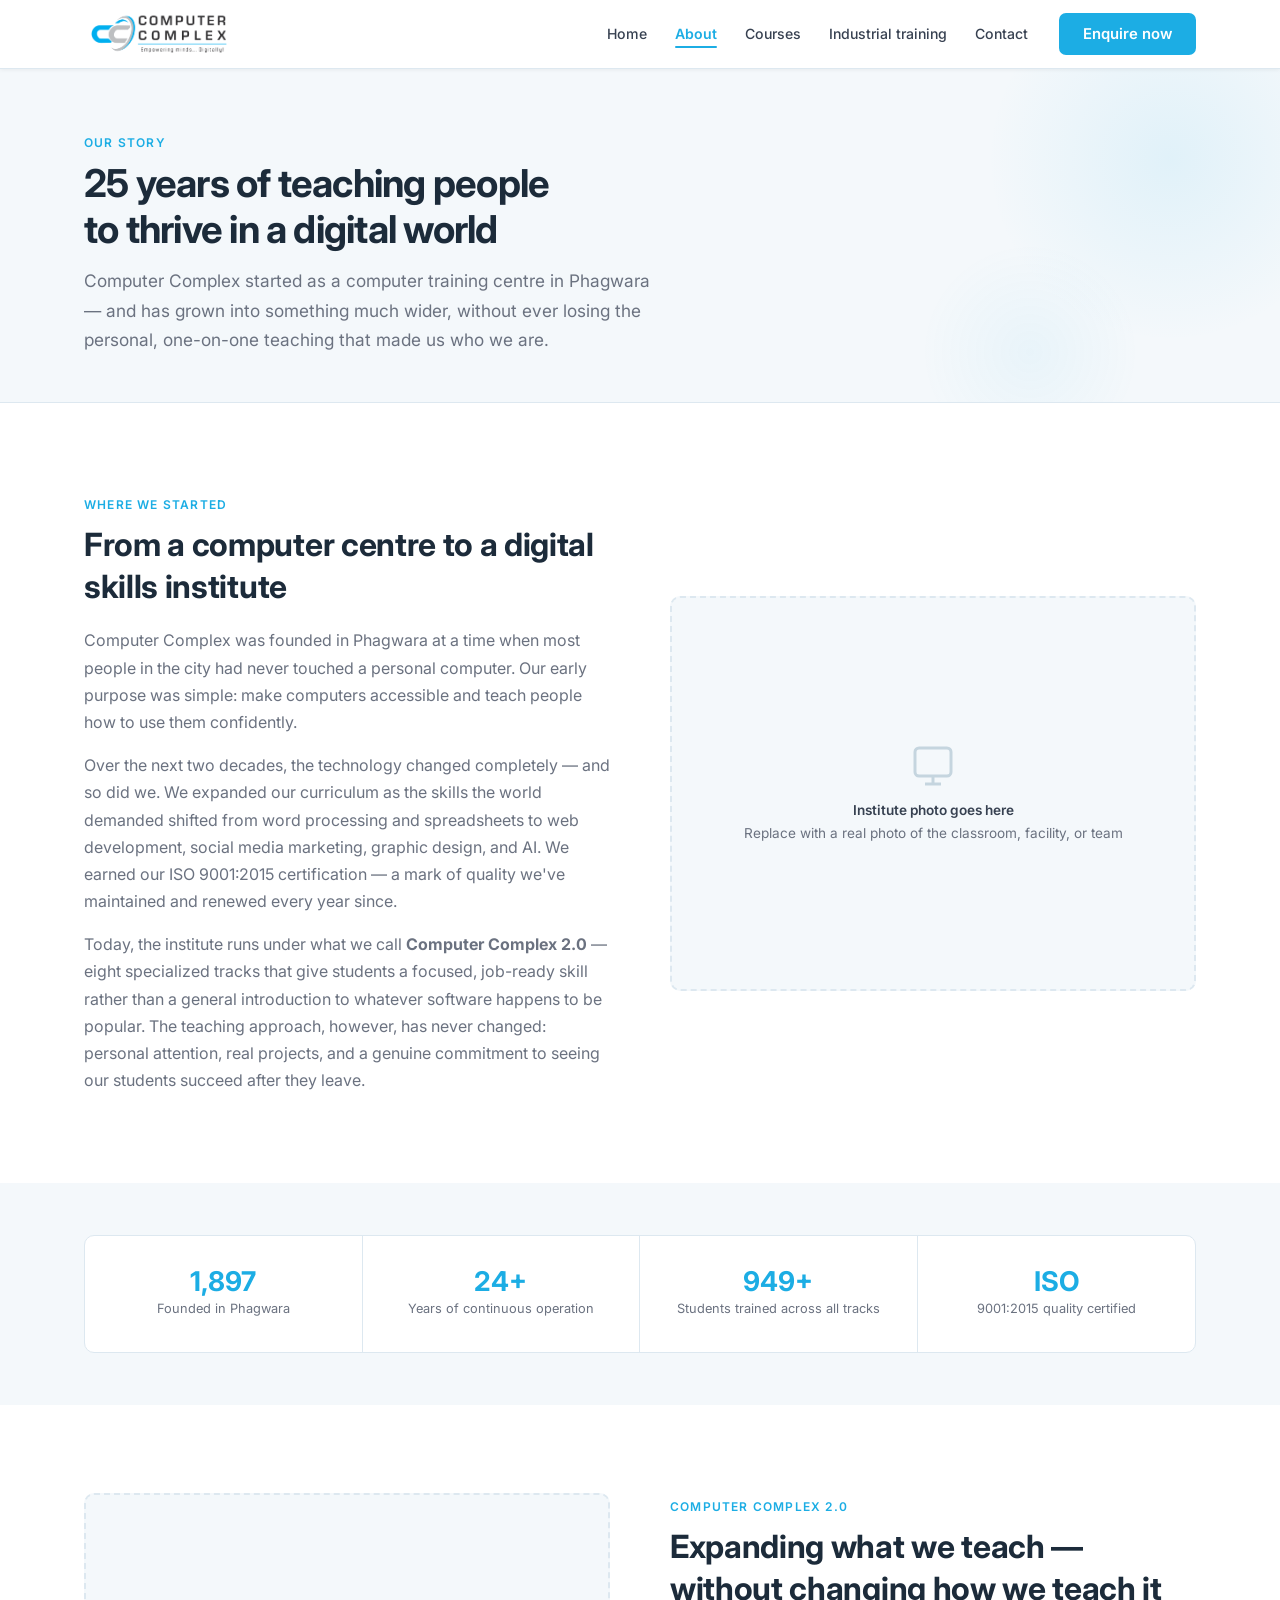
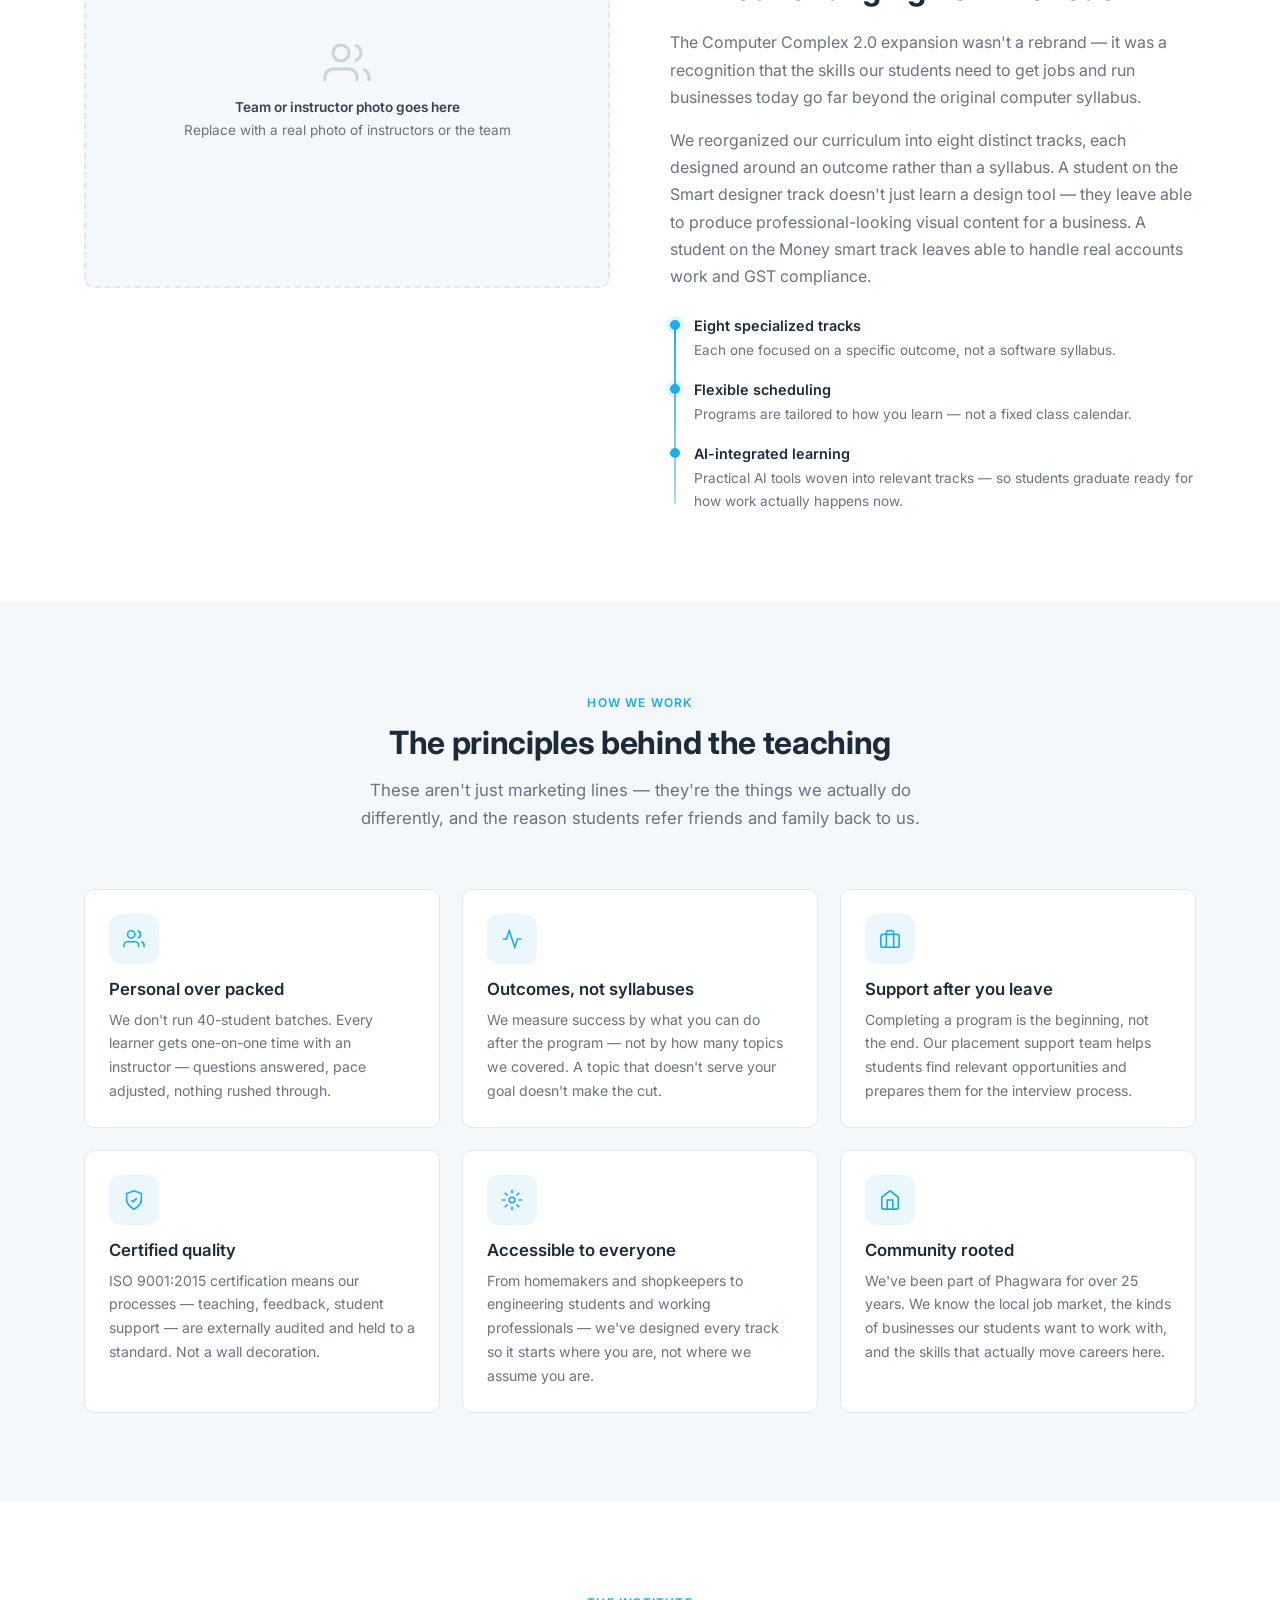
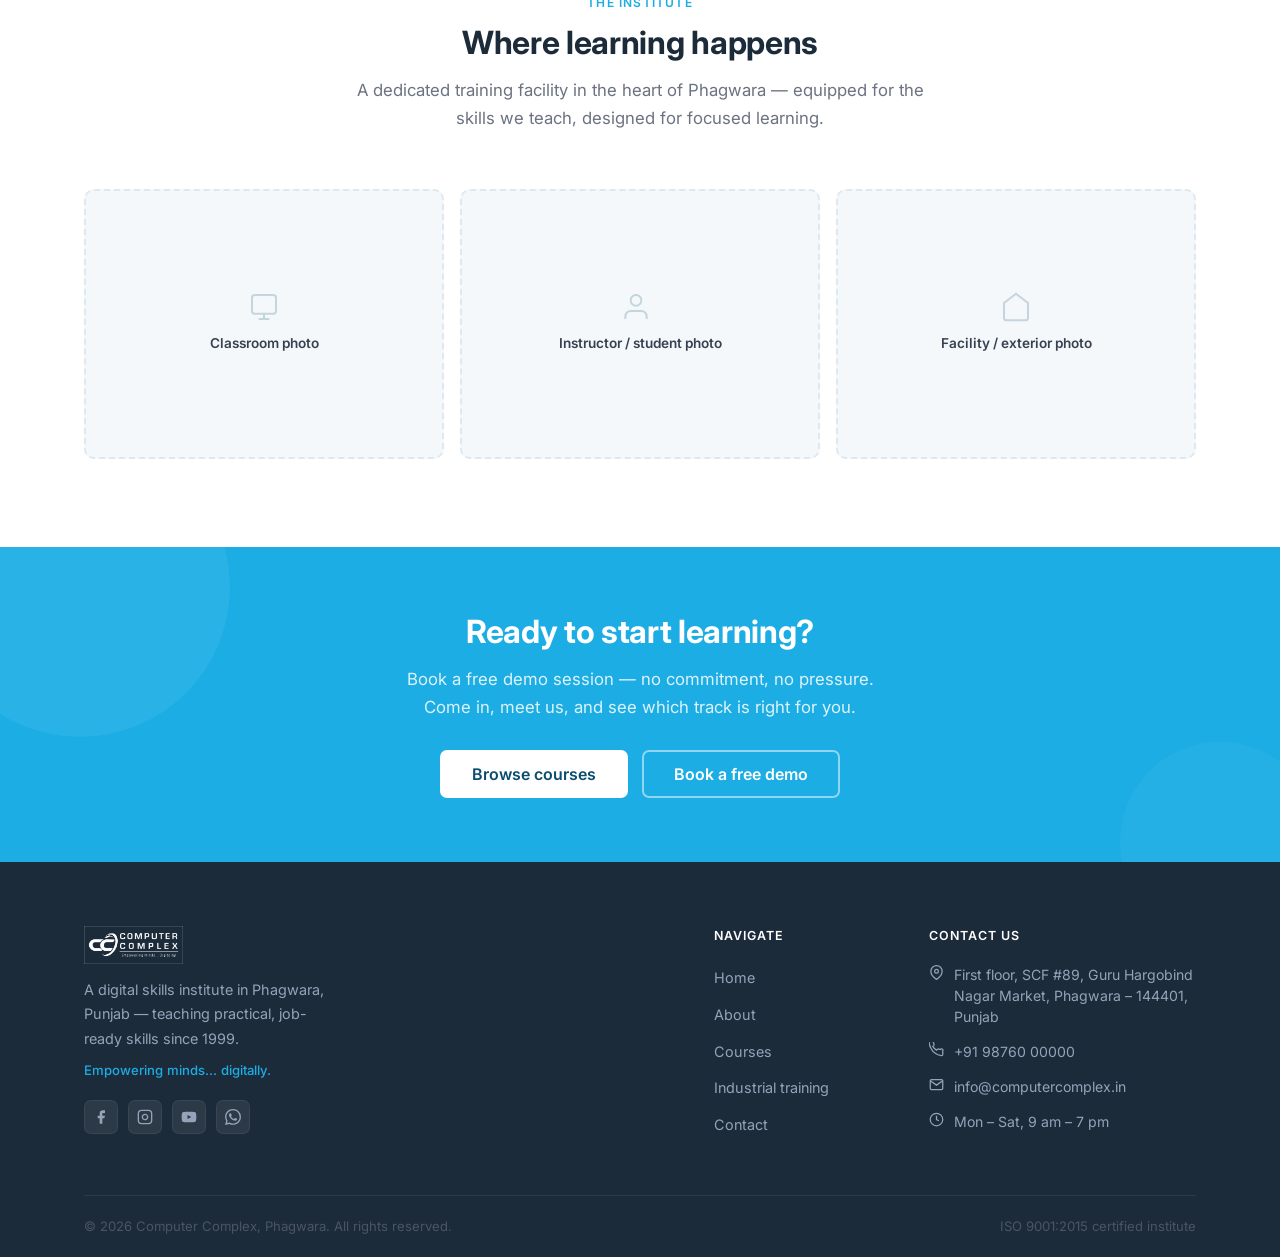
==== about.html @ 2bc5dd7f "Add files via upload" ====
<!DOCTYPE html>
<html lang="en">
<head>
  <meta charset="UTF-8">
  <meta name="viewport" content="width=device-width, initial-scale=1.0">
  <title>About — Computer Complex | Phagwara</title>
  <meta name="description" content="Learn about Computer Complex — 25+ years of ISO-certified digital skills training in Phagwara, Punjab, now expanded into Computer Complex 2.0 with 8 specialized course tracks.">
  <link rel="stylesheet" href="style.css">
  <link rel="stylesheet" href="illustrations.css">
</head>
<body>

<!-- ══════════════════════════════════════
     NAVIGATION
══════════════════════════════════════ -->
<nav class="nav" role="navigation" aria-label="Main navigation">
  <div class="container">
    <div class="nav-inner">
      <a href="index.html" class="nav-logo" aria-label="Computer Complex — home">
        <img src="CC logo.png" alt="Computer Complex">
      </a>
      <div class="nav-links" role="menubar">
        <a href="index.html" role="menuitem">Home</a>
        <a href="about.html" class="active" role="menuitem">About</a>
        <a href="courses.html" role="menuitem">Courses</a>
        <a href="industrial-training.html" role="menuitem">Industrial training</a>
        <a href="contact.html" role="menuitem">Contact</a>
      </div>
      <a href="contact.html" class="btn btn-primary nav-cta">Enquire now</a>
      <button class="nav-hamburger" id="hamburger" aria-label="Open navigation menu" aria-expanded="false" aria-controls="mobileNav">
        <span></span><span></span><span></span>
      </button>
    </div>
    <nav class="nav-mobile" id="mobileNav" aria-label="Mobile navigation">
      <a href="index.html">Home</a>
      <a href="about.html">About</a>
      <a href="courses.html">Courses</a>
      <a href="industrial-training.html">Industrial training</a>
      <a href="contact.html">Contact</a>
      <a href="contact.html" class="btn btn-primary">Enquire now</a>
    </nav>
  </div>
</nav>

<!-- ══════════════════════════════════════
     PAGE HERO
══════════════════════════════════════ -->
<header class="page-hero" aria-labelledby="about-page-heading">
  <!-- floating particle dots (JS populates these) -->
  <div class="particle-field" aria-hidden="true"></div>
  <div class="container">
    <span class="eyebrow">Our story</span>
    <h1 id="about-page-heading">25 years of teaching people<br>to thrive in a digital world</h1>
    <p>Computer Complex started as a computer training centre in Phagwara — and has grown into something much wider, without ever losing the personal, one-on-one teaching that made us who we are.</p>
  </div>
</header>

<!-- ══════════════════════════════════════
     STORY SECTION
══════════════════════════════════════ -->
<section class="section" aria-labelledby="story-heading">
  <div class="container">
    <div class="story-layout">
      <div class="story-content">
        <span class="eyebrow">Where we started</span>
        <h2 id="story-heading">From a computer centre to a digital skills institute</h2>
        <p>Computer Complex was founded in Phagwara at a time when most people in the city had never touched a personal computer. Our early purpose was simple: make computers accessible and teach people how to use them confidently.</p>
        <p>Over the next two decades, the technology changed completely — and so did we. We expanded our curriculum as the skills the world demanded shifted from word processing and spreadsheets to web development, social media marketing, graphic design, and AI. We earned our ISO 9001:2015 certification — a mark of quality we've maintained and renewed every year since.</p>
        <p>Today, the institute runs under what we call <strong>Computer Complex 2.0</strong> — eight specialized tracks that give students a focused, job-ready skill rather than a general introduction to whatever software happens to be popular. The teaching approach, however, has never changed: personal attention, real projects, and a genuine commitment to seeing our students succeed after they leave.</p>
      </div>
      <div class="story-visual">
        <div class="photo-placeholder" style="aspect-ratio:4/3;min-height:320px;">
          <svg width="48" height="48" fill="none" stroke="currentColor" stroke-width="1.5" viewBox="0 0 24 24" aria-hidden="true"><rect x="3" y="3" width="18" height="14" rx="2"/><path d="M8 21h8M12 17v4"/></svg>
          <div>
            <strong>Institute photo goes here</strong>
            Replace with a real photo of the classroom, facility, or team
          </div>
        </div>
      </div>
    </div>
  </div>
</section>

<!-- ══════════════════════════════════════
     STATS STRIP
══════════════════════════════════════ -->
<section class="section-sm section-alt" aria-label="Key figures">
  <div class="container">
    <div style="display:grid;grid-template-columns:repeat(4,1fr);gap:0;border:1px solid var(--border);border-radius:var(--radius);overflow:hidden;background:var(--white);">
      <div class="stat-item" style="border-right:1px solid var(--border);padding:32px 24px;">
        <span class="stat-val">1999</span>
        <span class="stat-desc">Founded in Phagwara</span>
      </div>
      <div class="stat-item" style="border-right:1px solid var(--border);padding:32px 24px;">
        <span class="stat-val">25+</span>
        <span class="stat-desc">Years of continuous operation</span>
      </div>
      <div class="stat-item" style="border-right:1px solid var(--border);padding:32px 24px;">
        <span class="stat-val">1,000+</span>
        <span class="stat-desc">Students trained across all tracks</span>
      </div>
      <div class="stat-item" style="padding:32px 24px;">
        <span class="stat-val">ISO</span>
        <span class="stat-desc">9001:2015 quality certified</span>
      </div>
    </div>
  </div>
</section>

<!-- ══════════════════════════════════════
     COMPUTER COMPLEX 2.0
══════════════════════════════════════ -->
<section class="section" aria-labelledby="cc2-heading">
  <div class="container">
    <div class="story-layout" style="align-items:start;">
      <div class="story-visual" style="order:1;">
        <div class="photo-placeholder" style="aspect-ratio:4/3;min-height:300px;">
          <svg width="48" height="48" fill="none" stroke="currentColor" stroke-width="1.5" viewBox="0 0 24 24" aria-hidden="true"><path d="M17 21v-2a4 4 0 00-4-4H5a4 4 0 00-4 4v2"/><circle cx="9" cy="7" r="4"/><path d="M23 21v-2a4 4 0 00-3-3.87M16 3.13a4 4 0 010 7.75"/></svg>
          <div>
            <strong>Team or instructor photo goes here</strong>
            Replace with a real photo of instructors or the team
          </div>
        </div>
      </div>
      <div class="story-content" style="order:2;">
        <span class="eyebrow">Computer Complex 2.0</span>
        <h2 id="cc2-heading">Expanding what we teach — without changing how we teach it</h2>
        <p>The Computer Complex 2.0 expansion wasn't a rebrand — it was a recognition that the skills our students need to get jobs and run businesses today go far beyond the original computer syllabus.</p>
        <p>We reorganized our curriculum into eight distinct tracks, each designed around an outcome rather than a syllabus. A student on the Smart designer track doesn't just learn a design tool — they leave able to produce professional-looking visual content for a business. A student on the Money smart track leaves able to handle real accounts work and GST compliance.</p>
        <div class="milestone-list">
          <!-- animated spine (JS triggers .spine-lit on scroll) -->
          <div class="timeline-spine" aria-hidden="true">
            <div class="timeline-fill"></div>
          </div>
          <div class="milestone-item">
            <div class="milestone-dot" aria-hidden="true"></div>
            <div>
              <h4>Eight specialized tracks</h4>
              <p>Each one focused on a specific outcome, not a software syllabus.</p>
            </div>
          </div>
          <div class="milestone-item">
            <div class="milestone-dot" aria-hidden="true"></div>
            <div>
              <h4>Flexible scheduling</h4>
              <p>Programs are tailored to how you learn — not a fixed class calendar.</p>
            </div>
          </div>
          <div class="milestone-item">
            <div class="milestone-dot" aria-hidden="true"></div>
            <div>
              <h4>AI-integrated learning</h4>
              <p>Practical AI tools woven into relevant tracks — so students graduate ready for how work actually happens now.</p>
            </div>
          </div>
        </div>
      </div>
    </div>
  </div>
</section>

<!-- ══════════════════════════════════════
     OUR VALUES
══════════════════════════════════════ -->
<section class="section section-alt" aria-labelledby="values-heading">
  <div class="container">
    <div class="section-header">
      <span class="eyebrow">How we work</span>
      <h2 id="values-heading">The principles behind the teaching</h2>
      <p>These aren't just marketing lines — they're the things we actually do differently, and the reason students refer friends and family back to us.</p>
    </div>

    <div style="display:grid;grid-template-columns:repeat(3,1fr);gap:22px;" class="values-grid">

      <div class="value-card">
        <div class="card-icon" aria-hidden="true">
          <svg width="22" height="22" fill="none" stroke="currentColor" stroke-width="1.75" viewBox="0 0 24 24"><path d="M17 21v-2a4 4 0 00-4-4H5a4 4 0 00-4 4v2"/><circle cx="9" cy="7" r="4"/><path d="M23 21v-2a4 4 0 00-3-3.87M16 3.13a4 4 0 010 7.75"/></svg>
        </div>
        <h3>Personal over packed</h3>
        <p>We don't run 40-student batches. Every learner gets one-on-one time with an instructor — questions answered, pace adjusted, nothing rushed through.</p>
      </div>

      <div class="value-card">
        <div class="card-icon" aria-hidden="true">
          <svg width="22" height="22" fill="none" stroke="currentColor" stroke-width="1.75" viewBox="0 0 24 24"><polyline points="22 12 18 12 15 21 9 3 6 12 2 12"/></svg>
        </div>
        <h3>Outcomes, not syllabuses</h3>
        <p>We measure success by what you can do after the program — not by how many topics we covered. A topic that doesn't serve your goal doesn't make the cut.</p>
      </div>

      <div class="value-card">
        <div class="card-icon" aria-hidden="true">
          <svg width="22" height="22" fill="none" stroke="currentColor" stroke-width="1.75" viewBox="0 0 24 24"><rect x="2" y="7" width="20" height="14" rx="2"/><path d="M16 21V5a2 2 0 00-2-2h-4a2 2 0 00-2 2v16"/></svg>
        </div>
        <h3>Support after you leave</h3>
        <p>Completing a program is the beginning, not the end. Our placement support team helps students find relevant opportunities and prepares them for the interview process.</p>
      </div>

      <div class="value-card">
        <div class="card-icon" aria-hidden="true">
          <svg width="22" height="22" fill="none" stroke="currentColor" stroke-width="1.75" viewBox="0 0 24 24"><path d="M12 22s8-4 8-10V5l-8-3-8 3v7c0 6 8 10 8 10z"/><polyline points="9 12 11 14 15 10"/></svg>
        </div>
        <h3>Certified quality</h3>
        <p>ISO 9001:2015 certification means our processes — teaching, feedback, student support — are externally audited and held to a standard. Not a wall decoration.</p>
      </div>

      <div class="value-card">
        <div class="card-icon" aria-hidden="true">
          <svg width="22" height="22" fill="none" stroke="currentColor" stroke-width="1.75" viewBox="0 0 24 24"><circle cx="12" cy="12" r="3"/><path d="M12 1v4M12 19v4M4.22 4.22l2.83 2.83M16.95 16.95l2.83 2.83M1 12h4M19 12h4M4.22 19.78l2.83-2.83M16.95 7.05l2.83-2.83"/></svg>
        </div>
        <h3>Accessible to everyone</h3>
        <p>From homemakers and shopkeepers to engineering students and working professionals — we've designed every track so it starts where you are, not where we assume you are.</p>
      </div>

      <div class="value-card">
        <div class="card-icon" aria-hidden="true">
          <svg width="22" height="22" fill="none" stroke="currentColor" stroke-width="1.75" viewBox="0 0 24 24"><path d="M3 9l9-7 9 7v11a2 2 0 01-2 2H5a2 2 0 01-2-2z"/><polyline points="9 22 9 12 15 12 15 22"/></svg>
        </div>
        <h3>Community rooted</h3>
        <p>We've been part of Phagwara for over 25 years. We know the local job market, the kinds of businesses our students want to work with, and the skills that actually move careers here.</p>
      </div>

    </div>

  </div>
</section>

<!-- ══════════════════════════════════════
     PHOTO SECTION (facility)
══════════════════════════════════════ -->
<section class="section" aria-label="Facility photos">
  <div class="container">
    <div class="section-header">
      <span class="eyebrow">The institute</span>
      <h2>Where learning happens</h2>
      <p>A dedicated training facility in the heart of Phagwara — equipped for the skills we teach, designed for focused learning.</p>
    </div>
    <div style="display:grid;grid-template-columns:1fr 1fr 1fr;gap:16px;" class="facility-grid">
      <div class="photo-placeholder" style="aspect-ratio:4/3;">
        <svg width="32" height="32" fill="none" stroke="currentColor" stroke-width="1.5" viewBox="0 0 24 24" aria-hidden="true"><rect x="3" y="3" width="18" height="14" rx="2"/><path d="M8 21h8M12 17v4"/></svg>
        <div><strong>Classroom photo</strong></div>
      </div>
      <div class="photo-placeholder" style="aspect-ratio:4/3;">
        <svg width="32" height="32" fill="none" stroke="currentColor" stroke-width="1.5" viewBox="0 0 24 24" aria-hidden="true"><path d="M17 21v-2a4 4 0 00-4-4H5a4 4 0 00-4 4v2"/><circle cx="9" cy="7" r="4"/></svg>
        <div><strong>Instructor / student photo</strong></div>
      </div>
      <div class="photo-placeholder" style="aspect-ratio:4/3;">
        <svg width="32" height="32" fill="none" stroke="currentColor" stroke-width="1.5" viewBox="0 0 24 24" aria-hidden="true"><path d="M3 9l9-7 9 7v11a2 2 0 01-2 2H5a2 2 0 01-2-2z"/></svg>
        <div><strong>Facility / exterior photo</strong></div>
      </div>
    </div>
  </div>
</section>

<!-- ══════════════════════════════════════
     CTA
══════════════════════════════════════ -->
<section class="cta-strip" aria-label="Call to action">
  <div class="container">
    <h2>Ready to start learning?</h2>
    <p>Book a free demo session — no commitment, no pressure. Come in, meet us, and see which track is right for you.</p>
    <div class="cta-btns">
      <a href="courses.html" class="btn btn-white btn-lg">Browse courses</a>
      <a href="contact.html" class="btn btn-ghost btn-lg">Book a free demo</a>
    </div>
  </div>
</section>

<!-- ══════════════════════════════════════
     FOOTER
══════════════════════════════════════ -->
<footer class="footer" role="contentinfo">
  <div class="container">
    <div class="footer-grid">
      <div class="footer-brand">
        <img src="CC logo.png" alt="Computer Complex">
        <p>A digital skills institute in Phagwara, Punjab — teaching practical, job-ready skills since 1999.</p>
        <p class="tagline">Empowering minds... digitally.</p>
        <div class="social-links" style="margin-top:18px;" aria-label="Social media">
          <a href="https://facebook.com/computercomplex" aria-label="Facebook" target="_blank" rel="noopener noreferrer">
            <svg width="16" height="16" fill="currentColor" viewBox="0 0 24 24"><path d="M18 2h-3a5 5 0 00-5 5v3H7v4h3v8h4v-8h3l1-4h-4V7a1 1 0 011-1h3z"/></svg>
          </a>
          <a href="https://instagram.com/computercomplex" aria-label="Instagram" target="_blank" rel="noopener noreferrer">
            <svg width="16" height="16" fill="none" stroke="currentColor" stroke-width="2" viewBox="0 0 24 24"><rect x="2" y="2" width="20" height="20" rx="5"/><path d="M16 11.37A4 4 0 1112.63 8 4 4 0 0116 11.37z"/><line x1="17.5" y1="6.5" x2="17.51" y2="6.5"/></svg>
          </a>
          <a href="https://youtube.com/@computercomplex" aria-label="YouTube" target="_blank" rel="noopener noreferrer">
            <svg width="16" height="16" fill="currentColor" viewBox="0 0 24 24"><path d="M22.54 6.42a2.78 2.78 0 00-1.95-1.96C18.88 4 12 4 12 4s-6.88 0-8.59.46a2.78 2.78 0 00-1.95 1.96A29 29 0 001 12a29 29 0 00.46 5.58A2.78 2.78 0 003.41 19.6C5.12 20 12 20 12 20s6.88 0 8.59-.46a2.78 2.78 0 001.95-1.95A29 29 0 0023 12a29 29 0 00-.46-5.58zM9.75 15.02V8.98L15.5 12l-5.75 3.02z"/></svg>
          </a>
          <a href="https://wa.me/919876000000" aria-label="WhatsApp" target="_blank" rel="noopener noreferrer">
            <svg width="16" height="16" fill="currentColor" viewBox="0 0 24 24"><path d="M17.472 14.382c-.297-.149-1.758-.867-2.03-.967-.273-.099-.471-.148-.67.15-.197.297-.767.966-.94 1.164-.173.199-.347.223-.644.075-.297-.15-1.255-.463-2.39-1.475-.883-.788-1.48-1.761-1.653-2.059-.173-.297-.018-.458.13-.606.134-.133.298-.347.446-.52.149-.174.198-.298.298-.497.099-.198.05-.371-.025-.52-.075-.149-.669-1.612-.916-2.207-.242-.579-.487-.5-.669-.51-.173-.008-.371-.01-.57-.01-.198 0-.52.074-.792.372-.272.297-1.04 1.016-1.04 2.479 0 1.462 1.065 2.875 1.213 3.074.149.198 2.096 3.2 5.077 4.487.709.306 1.262.489 1.694.625.712.227 1.36.195 1.871.118.571-.085 1.758-.719 2.006-1.413.248-.694.248-1.289.173-1.413-.074-.124-.272-.198-.57-.347m-5.421 7.403h-.004a9.87 9.87 0 01-5.031-1.378l-.361-.214-3.741.982.998-3.648-.235-.374a9.86 9.86 0 01-1.51-5.26c.001-5.45 4.436-9.884 9.888-9.884 2.64 0 5.122 1.03 6.988 2.898a9.825 9.825 0 012.893 6.994c-.003 5.45-4.437 9.884-9.885 9.884m8.413-18.297A11.815 11.815 0 0012.05 0C5.495 0 .16 5.335.157 11.892c0 2.096.547 4.142 1.588 5.945L.057 24l6.305-1.654a11.882 11.882 0 005.683 1.448h.005c6.554 0 11.89-5.335 11.893-11.893a11.821 11.821 0 00-3.48-8.413z"/></svg>
          </a>
        </div>
      </div>
      <div>
        <h4>Navigate</h4>
        <ul class="footer-links">
          <li><a href="index.html">Home</a></li>
          <li><a href="about.html">About</a></li>
          <li><a href="courses.html">Courses</a></li>
          <li><a href="industrial-training.html">Industrial training</a></li>
          <li><a href="contact.html">Contact</a></li>
        </ul>
      </div>
      <div>
        <h4>Contact us</h4>
        <ul class="footer-contact">
          <li>
            <svg width="15" height="15" fill="none" stroke="currentColor" stroke-width="2" viewBox="0 0 24 24" aria-hidden="true"><path d="M21 10c0 7-9 13-9 13s-9-6-9-13a9 9 0 0118 0z"/><circle cx="12" cy="10" r="3"/></svg>
            <span>First floor, SCF #89, Guru Hargobind Nagar Market, Phagwara &ndash; 144401, Punjab</span>
          </li>
          <li>
            <svg width="15" height="15" fill="none" stroke="currentColor" stroke-width="2" viewBox="0 0 24 24" aria-hidden="true"><path d="M22 16.92v3a2 2 0 01-2.18 2 19.79 19.79 0 01-8.63-3.07A19.5 19.5 0 013.07 9.91 19.79 19.79 0 01.22 1.31 2 2 0 012.22-.87h3a2 2 0 012 1.72 12.84 12.84 0 00.7 2.81 2 2 0 01-.45 2.11L6.09 7a16 16 0 006 6l1.27-1.27a2 2 0 012.11-.45 12.84 12.84 0 002.81.7A2 2 0 0122 14z"/></svg>
            <a href="tel:+919876000000">+91 98760 00000</a>
          </li>
          <li>
            <svg width="15" height="15" fill="none" stroke="currentColor" stroke-width="2" viewBox="0 0 24 24" aria-hidden="true"><path d="M4 4h16c1.1 0 2 .9 2 2v12c0 1.1-.9 2-2 2H4c-1.1 0-2-.9-2-2V6c0-1.1.9-2 2-2z"/><polyline points="22,6 12,13 2,6"/></svg>
            <a href="mailto:info@computercomplex.in">info@computercomplex.in</a>
          </li>
          <li>
            <svg width="15" height="15" fill="none" stroke="currentColor" stroke-width="2" viewBox="0 0 24 24" aria-hidden="true"><circle cx="12" cy="12" r="10"/><polyline points="12 6 12 12 16 14"/></svg>
            <span>Mon – Sat, 9 am – 7 pm</span>
          </li>
        </ul>
      </div>
    </div>
    <div class="footer-bottom">
      <span>&copy; 2026 Computer Complex, Phagwara. All rights reserved.</span>
      <span>ISO 9001:2015 certified institute</span>
    </div>
  </div>
</footer>

<style>
  @media (max-width: 640px) {
    .facility-grid { grid-template-columns: 1fr !important; }
    .values-grid   { grid-template-columns: 1fr !important; }
  }
  @media (max-width: 820px) {
    .values-grid { grid-template-columns: 1fr 1fr !important; }
  }
  @media (max-width: 560px) {
    [style*="repeat(4,1fr)"] { grid-template-columns: 1fr 1fr !important; }
  }
</style>

<script src="main.js"></script>
<script src="illustrations.js"></script>
</body>
</html>
---- style.css ----
/* ═══════════════════════════════════════════
   Computer Complex — Shared stylesheet
   ═══════════════════════════════════════════ */

@import url('https://fonts.googleapis.com/css2?family=Inter:ital,wght@0,400;0,500;0,600;0,700;1,400&display=swap');

/* ── Design tokens ── */
:root {
  --blue:       #1CADE4;
  --blue-dark:  #1090C2;
  --blue-bg:    #EBF7FD;
  --navy:       #0A4D70;
  --charcoal:   #1C2B3A;
  --body:       #374151;
  --muted:      #6B7280;
  --light:      #F4F8FB;
  --border:     #DDE8F0;
  --white:      #FFFFFF;
  --shadow-sm:  0 1px 4px rgba(0,0,0,.06);
  --shadow:     0 4px 20px rgba(0,0,0,.09);
  --radius:     10px;
  --max-w:      1160px;
  --ease:       all .22s ease;
}

/* ── Reset ── */
*, *::before, *::after { box-sizing: border-box; margin: 0; padding: 0; }
html { scroll-behavior: smooth; -webkit-text-size-adjust: 100%; }
body { font-family: 'Inter', system-ui, -apple-system, sans-serif; color: var(--body); background: var(--white); line-height: 1.6; -webkit-font-smoothing: antialiased; }
img { max-width: 100%; display: block; }
a { color: inherit; text-decoration: none; }
ul, ol { list-style: none; }
button, input, textarea, select { font-family: inherit; font-size: inherit; }
button { cursor: pointer; }

/* ── Typography scale ── */
h1 { font-size: clamp(2rem, 4vw, 2.9rem); font-weight: 700; line-height: 1.2; color: var(--charcoal); letter-spacing: -.02em; }
h2 { font-size: clamp(1.5rem, 3vw, 2rem); font-weight: 700; line-height: 1.3; color: var(--charcoal); letter-spacing: -.01em; }
h3 { font-size: 1.05rem; font-weight: 600; line-height: 1.4; color: var(--charcoal); }
p  { font-size: 1rem; line-height: 1.7; }

/* ── Container ── */
.container { max-width: var(--max-w); margin: 0 auto; padding: 0 24px; }

/* ── Utility ── */
.text-blue { color: var(--blue); }
.sr-only { position: absolute; width: 1px; height: 1px; overflow: hidden; clip: rect(0,0,0,0); white-space: nowrap; }

/* ── Eyebrow label ── */
.eyebrow {
  display: inline-block;
  font-size: .75rem;
  font-weight: 600;
  letter-spacing: .1em;
  color: var(--blue);
  text-transform: uppercase;
  margin-bottom: 10px;
}

/* ── Buttons ── */
.btn {
  display: inline-flex;
  align-items: center;
  gap: 8px;
  padding: 12px 22px;
  border-radius: 7px;
  font-size: .93rem;
  font-weight: 600;
  border: 2px solid transparent;
  transition: var(--ease);
  white-space: nowrap;
  line-height: 1;
}
.btn-primary  { background: var(--blue);  color: var(--white); border-color: var(--blue); }
.btn-primary:hover  { background: var(--blue-dark); border-color: var(--blue-dark); }
.btn-secondary { background: transparent; color: var(--blue); border-color: var(--blue); }
.btn-secondary:hover { background: var(--blue); color: var(--white); }
.btn-navy { background: var(--navy); color: var(--white); border-color: var(--navy); }
.btn-navy:hover { background: var(--charcoal); border-color: var(--charcoal); }
.btn-white { background: var(--white); color: var(--navy); border-color: var(--white); }
.btn-white:hover { background: var(--blue-bg); }
.btn-ghost { background: transparent; color: var(--white); border-color: rgba(255,255,255,.5); }
.btn-ghost:hover { background: rgba(255,255,255,.15); border-color: rgba(255,255,255,.8); }
.btn-lg { padding: 14px 30px; font-size: 1rem; }
.btn-sm { padding: 8px 16px; font-size: .85rem; }

/* ── Section spacing ── */
.section    { padding: 88px 0; }
.section-sm { padding: 52px 0; }
.section-alt { background: var(--light); }

/* ── Section header ── */
.section-header {
  max-width: 600px;
  margin: 0 auto 56px;
  text-align: center;
}
.section-header p { color: var(--muted); margin-top: 12px; font-size: 1.05rem; }

/* ─────────────────────────────────────────
   NAVIGATION
───────────────────────────────────────── */
.nav {
  position: sticky;
  top: 0;
  z-index: 200;
  background: var(--white);
  border-bottom: 1px solid var(--border);
  box-shadow: var(--shadow-sm);
}
.nav-inner {
  display: flex;
  align-items: center;
  height: 68px;
  gap: 4px;
}
.nav-logo { display: flex; align-items: center; margin-right: auto; flex-shrink: 0; }
.nav-logo img { height: 58px; width: auto; clip-path: inset(5px); }
.nav-links {
  display: flex;
  align-items: center;
  gap: 2px;
}
.nav-links a {
  padding: 7px 13px;
  font-size: .88rem;
  font-weight: 500;
  color: var(--body);
  border-radius: 5px;
  transition: var(--ease);
}
.nav-links a:hover { color: var(--blue); background: var(--blue-bg); }
.nav-links a.active { color: var(--blue); font-weight: 600; }
.nav-cta { margin-left: 14px; flex-shrink: 0; }

/* Hamburger */
.nav-hamburger {
  display: none;
  flex-direction: column;
  justify-content: center;
  gap: 5px;
  width: 40px;
  height: 40px;
  background: none;
  border: none;
  margin-left: auto;
  padding: 8px;
  border-radius: 5px;
}
.nav-hamburger span {
  display: block;
  width: 22px;
  height: 2px;
  background: var(--charcoal);
  border-radius: 2px;
  transition: var(--ease);
}
.nav-hamburger.open span:nth-child(1) { transform: translateY(7px) rotate(45deg); }
.nav-hamburger.open span:nth-child(2) { opacity: 0; }
.nav-hamburger.open span:nth-child(3) { transform: translateY(-7px) rotate(-45deg); }

/* Mobile drawer */
.nav-mobile {
  display: none;
  flex-direction: column;
  padding: 12px 20px 20px;
  border-top: 1px solid var(--border);
  background: var(--white);
  gap: 2px;
}
.nav-mobile.open { display: flex; }
.nav-mobile a {
  padding: 10px 12px;
  font-size: .93rem;
  font-weight: 500;
  color: var(--body);
  border-radius: 5px;
  display: block;
  transition: var(--ease);
}
.nav-mobile a:hover { color: var(--blue); background: var(--blue-bg); }
.nav-mobile .btn { margin-top: 10px; justify-content: center; width: 100%; }

@media (max-width: 880px) {
  .nav-links, .nav-cta { display: none; }
  .nav-hamburger { display: flex; }
}

/* ─────────────────────────────────────────
   FOOTER
───────────────────────────────────────── */
.footer {
  background: var(--charcoal);
  color: #94A3B8;
  padding: 64px 0 0;
}
.footer-grid {
  display: grid;
  grid-template-columns: 2.2fr 1fr 1fr 1.6fr;
  gap: 40px 48px;
  padding-bottom: 48px;
  border-bottom: 1px solid rgba(255,255,255,.08);
}
.footer-grid > div:nth-child(2) { grid-column: 3; }
.footer-grid > div:nth-child(3) { grid-column: 4; }
.footer-brand img { height: 38px; width: auto; filter: brightness(0) invert(1); margin-bottom: 14px; }
.footer-brand p { font-size: .9rem; line-height: 1.7; max-width: 260px; }
.footer-brand .tagline { font-size: .82rem; color: var(--blue); font-weight: 500; margin-top: 8px; }
.footer h4 {
  font-size: .78rem;
  font-weight: 600;
  color: var(--white);
  text-transform: uppercase;
  letter-spacing: .08em;
  margin-bottom: 18px;
}
.footer-links li { margin-bottom: 11px; }
.footer-links a { font-size: .9rem; color: #94A3B8; transition: var(--ease); }
.footer-links a:hover { color: var(--blue); }
.footer-contact li {
  display: flex;
  gap: 10px;
  font-size: .88rem;
  margin-bottom: 14px;
  align-items: flex-start;
  line-height: 1.5;
}
.footer-contact li svg { flex-shrink: 0; margin-top: 1px; }
.footer-contact a:hover { color: var(--blue); }
.footer-bottom {
  display: flex;
  align-items: center;
  justify-content: space-between;
  padding: 20px 0;
  font-size: .82rem;
  color: #4B5563;
  flex-wrap: wrap;
  gap: 12px;
}

/* Social icons */
.social-links { display: flex; gap: 10px; }
.social-links a {
  display: flex;
  align-items: center;
  justify-content: center;
  width: 34px;
  height: 34px;
  border-radius: 7px;
  background: rgba(255,255,255,.07);
  color: #94A3B8;
  transition: var(--ease);
  border: 1px solid rgba(255,255,255,.06);
}
.social-links a:hover { background: var(--blue); color: var(--white); border-color: var(--blue); }

@media (max-width: 860px) {
  .footer-grid { grid-template-columns: 1fr 1fr; }
  .footer-brand { grid-column: 1 / -1; }
  .footer-grid > div:nth-child(2) { grid-column: auto; }
  .footer-grid > div:nth-child(3) { grid-column: auto; }
}
@media (max-width: 500px) {
  .footer-grid { grid-template-columns: 1fr; }
}

/* ─────────────────────────────────────────
   INNER PAGE HERO
───────────────────────────────────────── */
.page-hero {
  background: var(--light);
  padding: 60px 0 48px;
  border-bottom: 1px solid var(--border);
}
.page-hero .eyebrow { margin-bottom: 8px; }
.page-hero h1 { margin-bottom: 14px; font-size: clamp(1.75rem, 3.5vw, 2.4rem); }
.page-hero p { color: var(--muted); font-size: 1.08rem; max-width: 580px; }

/* ─────────────────────────────────────────
   CARDS
───────────────────────────────────────── */
.card {
  background: var(--white);
  border: 1px solid var(--border);
  border-radius: var(--radius);
  padding: 28px;
  transition: var(--ease);
  display: flex;
  flex-direction: column;
}
.card:hover {
  box-shadow: var(--shadow);
  border-color: var(--blue);
  transform: translateY(-2px);
}
.card-icon {
  width: 50px;
  height: 50px;
  border-radius: 12px;
  background: var(--blue-bg);
  display: flex;
  align-items: center;
  justify-content: center;
  margin-bottom: 18px;
  color: var(--blue);
  flex-shrink: 0;
}
.card-label {
  font-size: .73rem;
  font-weight: 600;
  color: var(--blue);
  letter-spacing: .08em;
  text-transform: uppercase;
  margin-bottom: 5px;
}
.card h3 { margin-bottom: 8px; }
.card > p { font-size: .91rem; color: var(--muted); flex: 1; }
.card-footer { margin-top: 22px; }

/* ── Grids ── */
.grid-2 { display: grid; grid-template-columns: repeat(2, 1fr); gap: 24px; }
.grid-3 { display: grid; grid-template-columns: repeat(3, 1fr); gap: 24px; }
.grid-4 { display: grid; grid-template-columns: repeat(4, 1fr); gap: 24px; }
.grid-courses { display: grid; grid-template-columns: repeat(4, 1fr); gap: 22px; }

@media (max-width: 1000px) {
  .grid-4, .grid-courses { grid-template-columns: repeat(2, 1fr); }
}
@media (max-width: 760px) {
  .grid-3 { grid-template-columns: repeat(2, 1fr); }
  .grid-2 { grid-template-columns: 1fr; }
}
@media (max-width: 560px) {
  .grid-3, .grid-4, .grid-courses { grid-template-columns: 1fr; }
}

/* ─────────────────────────────────────────
   TRUST STRIP
───────────────────────────────────────── */
.trust-section { background: var(--white); border-bottom: 1px solid var(--border); }
.trust-inner {
  display: flex;
  align-items: center;
  gap: 0;
  flex-wrap: wrap;
}
.iso-badge {
  display: flex;
  align-items: center;
  gap: 14px;
  padding: 24px 40px 24px 0;
  margin-right: 40px;
  border-right: 1px solid var(--border);
  flex-shrink: 0;
}
.iso-icon {
  width: 56px;
  height: 56px;
  display: flex;
  align-items: center;
  justify-content: center;
  flex-shrink: 0;
}
.iso-img {
  width: 56px;
  height: 56px;
  object-fit: contain;
  filter: brightness(1.9) saturate(1.3) hue-rotate(-17deg);
}
.iso-label { font-size: .95rem; font-weight: 700; color: var(--charcoal); }
.iso-sub   { font-size: .78rem; color: var(--muted); margin-top: 2px; }
.trust-stats {
  display: flex;
  flex: 1;
  flex-wrap: wrap;
}
.stat-item {
  display: flex;
  flex-direction: column;
  align-items: center;
  padding: 20px 32px;
  flex: 1;
  min-width: 120px;
  border-right: 1px solid var(--border);
  text-align: center;
}
.stat-item:last-child { border-right: none; }
.stat-val  { font-size: 1.7rem; font-weight: 700; color: var(--blue); line-height: 1; margin-bottom: 4px; }
.stat-desc { font-size: .8rem; color: var(--muted); }

@media (max-width: 700px) {
  .iso-badge { border-right: none; border-bottom: 1px solid var(--border); margin-right: 0; padding: 20px 0; width: 100%; }
  .stat-item { padding: 16px 20px; }
}

/* ─────────────────────────────────────────
   CTA STRIPS
───────────────────────────────────────── */
.cta-strip {
  background: var(--blue);
  padding: 64px 0;
  text-align: center;
}
.cta-strip h2 { color: var(--white); margin-bottom: 12px; }
.cta-strip p  { color: rgba(255,255,255,.85); max-width: 500px; margin: 0 auto 28px; font-size: 1.05rem; }
.cta-btns { display: flex; gap: 14px; justify-content: center; flex-wrap: wrap; }

.cta-strip-dark {
  background: var(--charcoal);
  padding: 56px 0;
}
.cta-strip-dark h2 { color: var(--white); margin-bottom: 10px; }
.cta-strip-dark p  { color: #94A3B8; max-width: 460px; margin: 0 auto 28px; }

/* ─────────────────────────────────────────
   FEATURE ITEMS
───────────────────────────────────────── */
.feature-item {
  display: flex;
  gap: 18px;
  align-items: flex-start;
}
.feature-icon {
  flex-shrink: 0;
  width: 46px;
  height: 46px;
  border-radius: 11px;
  background: var(--blue-bg);
  display: flex;
  align-items: center;
  justify-content: center;
  color: var(--blue);
}
.feature-text h3 { margin-bottom: 5px; }
.feature-text p  { font-size: .9rem; color: var(--muted); }

/* ─────────────────────────────────────────
   TESTIMONIAL CARDS
───────────────────────────────────────── */
.testimonial-card {
  background: var(--white);
  border: 1px solid var(--border);
  border-radius: var(--radius);
  padding: 32px;
  display: flex;
  flex-direction: column;
  gap: 20px;
}
.testimonial-body {
  font-size: .98rem;
  color: var(--body);
  line-height: 1.75;
  font-style: italic;
  position: relative;
  padding-left: 24px;
}
.testimonial-body::before {
  content: '"';
  position: absolute;
  left: 0;
  top: -4px;
  font-size: 2.5rem;
  color: var(--blue);
  line-height: 1;
  font-style: normal;
  font-weight: 700;
}
.testimonial-footer { display: flex; align-items: center; gap: 12px; margin-top: auto; }
.testimonial-avatar {
  width: 42px;
  height: 42px;
  border-radius: 50%;
  background: var(--blue-bg);
  border: 2px dashed var(--border);
  display: flex;
  align-items: center;
  justify-content: center;
  font-size: .82rem;
  font-weight: 700;
  color: var(--blue);
  flex-shrink: 0;
}
.testimonial-name  { font-size: .9rem; font-weight: 600; color: var(--charcoal); }
.testimonial-title { font-size: .78rem; color: var(--muted); margin-top: 2px; }

/* ─────────────────────────────────────────
   PHOTO PLACEHOLDER
───────────────────────────────────────── */
.photo-placeholder {
  background: var(--light);
  border: 2px dashed var(--border);
  border-radius: var(--radius);
  display: flex;
  flex-direction: column;
  align-items: center;
  justify-content: center;
  gap: 10px;
  color: var(--muted);
  font-size: .85rem;
  text-align: center;
  padding: 24px;
  min-height: 200px;
}
.photo-placeholder svg { color: #C5D5DF; }
.photo-placeholder strong { color: var(--body); font-weight: 600; display: block; margin-bottom: 2px; }

/* ─────────────────────────────────────────
   FORM ELEMENTS
───────────────────────────────────────── */
.form-group { display: flex; flex-direction: column; gap: 6px; }
.form-group label { font-size: .88rem; font-weight: 600; color: var(--charcoal); }
.form-group input,
.form-group textarea,
.form-group select {
  padding: 11px 14px;
  border: 1.5px solid var(--border);
  border-radius: 6px;
  font-size: .93rem;
  color: var(--charcoal);
  background: var(--white);
  transition: var(--ease);
  outline: none;
  width: 100%;
  appearance: none;
  -webkit-appearance: none;
}
.form-group input:focus,
.form-group textarea:focus,
.form-group select:focus {
  border-color: var(--blue);
  box-shadow: 0 0 0 3px rgba(28,173,228,.12);
}
.form-group textarea { resize: vertical; min-height: 120px; }
.form-group select { background-image: url("data:image/svg+xml,%3Csvg xmlns='http://www.w3.org/2000/svg' width='12' height='12' viewBox='0 0 12 12'%3E%3Cpath fill='%236B7280' d='M6 8L1 3h10z'/%3E%3C/svg%3E"); background-repeat: no-repeat; background-position: right 12px center; padding-right: 36px; }
.form-submit { margin-top: 8px; }
.form-grid { display: grid; gap: 18px; }
.form-grid.cols-2 { grid-template-columns: 1fr 1fr; }
@media (max-width: 580px) {
  .form-grid.cols-2 { grid-template-columns: 1fr; }
}

/* ─────────────────────────────────────────
   BREADCRUMB
───────────────────────────────────────── */
.breadcrumb { display: flex; align-items: center; gap: 6px; font-size: .82rem; color: var(--muted); margin-bottom: 16px; }
.breadcrumb a { color: var(--blue); }
.breadcrumb span { color: var(--muted); }

/* ─────────────────────────────────────────
   CONTACT PAGE
───────────────────────────────────────── */
.contact-layout {
  display: grid;
  grid-template-columns: 1fr 420px;
  gap: 48px;
  align-items: start;
}
.contact-details { display: flex; flex-direction: column; gap: 14px; }
.contact-detail-item { display: flex; gap: 12px; align-items: flex-start; }
.contact-detail-icon {
  width: 38px;
  height: 38px;
  border-radius: 9px;
  background: var(--blue-bg);
  display: flex;
  align-items: center;
  justify-content: center;
  color: var(--blue);
  flex-shrink: 0;
}
.contact-detail-text { font-size: .9rem; color: var(--body); line-height: 1.6; }
.contact-detail-text strong { display: block; font-weight: 600; color: var(--charcoal); font-size: .85rem; margin-bottom: 2px; }
.contact-detail-text a:hover { color: var(--blue); }
.contact-card {
  background: var(--white);
  border: 1px solid var(--border);
  border-radius: var(--radius);
  overflow: hidden;
}
.contact-card-header {
  background: var(--blue);
  color: var(--white);
  padding: 20px 24px;
}
.contact-card-header h3 { color: var(--white); font-size: 1rem; }
.contact-card-header p { font-size: .85rem; color: rgba(255,255,255,.8); margin-top: 4px; }
.contact-form { padding: 24px; display: flex; flex-direction: column; gap: 16px; }
.map-wrap { border-radius: var(--radius); overflow: hidden; border: 1px solid var(--border); margin-bottom: 32px; }
.map-wrap iframe { display: block; width: 100%; height: 300px; border: none; }

@media (max-width: 860px) {
  .contact-layout { grid-template-columns: 1fr; }
}

/* ─────────────────────────────────────────
   ABOUT PAGE
───────────────────────────────────────── */
.story-layout {
  display: grid;
  grid-template-columns: 1fr 1fr;
  gap: 60px;
  align-items: center;
}
.story-content h2 { margin-bottom: 20px; }
.story-content p  { color: var(--muted); margin-bottom: 16px; }
.story-content p:last-child { margin-bottom: 0; }
.story-visual .photo-placeholder { aspect-ratio: 4/3; }
.milestone-list { display: flex; flex-direction: column; gap: 16px; margin-top: 24px; }
.milestone-item { display: flex; gap: 14px; align-items: flex-start; }
.milestone-dot {
  width: 10px;
  height: 10px;
  border-radius: 50%;
  background: var(--blue);
  flex-shrink: 0;
  margin-top: 6px;
}
.milestone-item h4 { font-size: .9rem; font-weight: 600; color: var(--charcoal); }
.milestone-item p  { font-size: .85rem; color: var(--muted); margin-top: 2px; }
.value-card { background: var(--white); border: 1px solid var(--border); border-radius: var(--radius); padding: 24px; }
.value-card .card-icon { margin-bottom: 14px; }
.value-card h3 { margin-bottom: 6px; }
.value-card p  { font-size: .88rem; color: var(--muted); }

@media (max-width: 760px) {
  .story-layout { grid-template-columns: 1fr; gap: 36px; }
}

/* ─────────────────────────────────────────
   INDUSTRIAL TRAINING PAGE
───────────────────────────────────────── */
.it-highlight-bar {
  background: var(--navy);
  color: var(--white);
  padding: 16px 0;
  text-align: center;
  font-size: .9rem;
}
.it-highlight-bar strong { color: var(--blue); }
.it-steps { display: grid; grid-template-columns: repeat(4, 1fr); gap: 0; }
.it-step {
  padding: 32px 24px;
  text-align: center;
  border-right: 1px solid var(--border);
  position: relative;
}
.it-step:last-child { border-right: none; }
.it-step-num {
  font-size: 2.2rem;
  font-weight: 700;
  color: var(--blue);
  opacity: .2;
  line-height: 1;
  margin-bottom: 10px;
}
.it-step h3 { margin-bottom: 8px; }
.it-step p  { font-size: .88rem; color: var(--muted); }
@media (max-width: 720px) {
  .it-steps { grid-template-columns: 1fr 1fr; }
  .it-step { border-right: 1px solid var(--border); border-bottom: 1px solid var(--border); }
  .it-step:nth-child(2n) { border-right: none; }
  .it-step:nth-last-child(-n+2) { border-bottom: none; }
}
@media (max-width: 460px) {
  .it-steps { grid-template-columns: 1fr; }
  .it-step { border-right: none; }
  .it-step:last-child { border-bottom: none; }
}

/* ─────────────────────────────────────────
   HOME HERO
───────────────────────────────────────── */
.hero-section {
  padding: 80px 0 0;
  overflow: hidden;
}
.hero-inner {
  display: grid;
  grid-template-columns: 1fr 1fr;
  gap: 48px;
  align-items: center;
}
.hero-content .eyebrow { margin-bottom: 14px; }
.hero-content h1 { margin-bottom: 20px; }
.hero-content h1 .blue { color: var(--blue); }
.hero-sub {
  font-size: .95rem;
  color: var(--muted);
  margin-bottom: 32px;
  line-height: 1.8;
}
.hero-btns { display: flex; gap: 14px; flex-wrap: wrap; }
.hero-visual {
  position: relative;
  align-self: stretch;
  display: flex;
  align-items: flex-end;
}
.hero-photo {
  width: 100%;
  border-radius: 16px 16px 0 0;
  overflow: hidden;
}
.hero-photo img {
  width: 100%;
  height: 420px;
  object-fit: cover;
  border-radius: 16px 16px 0 0;
}
.hero-photo .photo-placeholder {
  height: 420px;
  border-radius: 16px 16px 0 0;
  border-bottom: none;
}

@media (max-width: 840px) {
  .hero-section { padding: 56px 0 0; }
  .hero-inner { grid-template-columns: 1fr; }
  .hero-visual { display: none; }
}

/* ─────────────────────────────────────────
   HOURS / OPENING TIME BADGE
───────────────────────────────────────── */
.hours-badge {
  display: inline-flex;
  align-items: center;
  gap: 8px;
  background: #ECFDF5;
  color: #065F46;
  border: 1px solid #A7F3D0;
  border-radius: 6px;
  padding: 6px 12px;
  font-size: .82rem;
  font-weight: 600;
}
.hours-badge .dot { width: 7px; height: 7px; border-radius: 50%; background: #10B981; animation: pulse 1.6s ease infinite; }
@keyframes pulse { 0%,100% { opacity: 1; } 50% { opacity: .4; } }

/* ─────────────────────────────────────────
   UTILITY STRIP (address + phone on home)
───────────────────────────────────────── */
.contact-strip {
  background: var(--light);
  border-top: 1px solid var(--border);
  padding: 40px 0;
}
.contact-strip-inner {
  display: flex;
  align-items: center;
  justify-content: space-between;
  gap: 24px;
  flex-wrap: wrap;
}
.contact-strip-info { display: flex; align-items: center; gap: 32px; flex-wrap: wrap; }
.contact-strip-item { display: flex; align-items: center; gap: 10px; font-size: .93rem; color: var(--body); }
.contact-strip-item svg { color: var(--blue); flex-shrink: 0; }
.contact-strip-item a:hover { color: var(--blue); }

/* ─────────────────────────────────────────
   TAG / BADGE
───────────────────────────────────────── */
.tag {
  display: inline-block;
  padding: 3px 10px;
  border-radius: 20px;
  font-size: .75rem;
  font-weight: 600;
  background: var(--blue-bg);
  color: var(--blue);
}
.tag-navy { background: #EEF2F7; color: var(--navy); }

/* ═══════════════════════════════════════════
   ANIMATIONS & MICRO-INTERACTIONS
   ═══════════════════════════════════════════ */

/* ── Keyframes ── */
@keyframes fadeUp {
  from { opacity: 0; transform: translateY(22px); }
  to   { opacity: 1; transform: translateY(0); }
}
@keyframes fadeIn {
  from { opacity: 0; }
  to   { opacity: 1; }
}
@keyframes slideInLeft {
  from { opacity: 0; transform: translateX(-22px); }
  to   { opacity: 1; transform: translateX(0); }
}
@keyframes rippleOut {
  to { transform: scale(5); opacity: 0; }
}
@keyframes statPop {
  0%   { transform: scale(.8) translateY(6px); opacity: 0; }
  65%  { transform: scale(1.08) translateY(-2px); }
  100% { transform: scale(1) translateY(0); opacity: 1; }
}
@keyframes shimmerBadge {
  0%,100% { box-shadow: 0 0 0 0 rgba(28,173,228,.0); }
  50%      { box-shadow: 0 0 0 8px rgba(28,173,228,.12); }
}
@keyframes underlineSlide {
  from { transform: scaleX(0); }
  to   { transform: scaleX(1); }
}

/* ── Scroll reveal system ── */
@media (prefers-reduced-motion: no-preference) {
  .rv {
    opacity: 0;
    transform: translateY(26px);
    transition: opacity .58s cubic-bezier(.22,1,.36,1),
                transform .58s cubic-bezier(.22,1,.36,1);
    will-change: opacity, transform;
  }
  .rv.rv-left  { transform: translateX(-22px); }
  .rv.rv-scale { transform: scale(.95); }
  .rv.visible  { opacity: 1; transform: none; }
}

/* ── Hero entrance (home page, fires immediately) ── */
@media (prefers-reduced-motion: no-preference) {
  .hero-content .eyebrow { animation: fadeIn .55s ease .04s both; }
  .hero-content h1        { animation: fadeUp .65s cubic-bezier(.22,1,.36,1) .12s both; }
  .hero-sub               { animation: fadeUp .65s cubic-bezier(.22,1,.36,1) .24s both; }
  .hero-btns              { animation: fadeUp .65s cubic-bezier(.22,1,.36,1) .36s both; }
  .hero-visual            { animation: fadeIn .9s ease .18s both; }
}

/* ── Inner page hero entrance ── */
@media (prefers-reduced-motion: no-preference) {
  .page-hero .eyebrow { animation: fadeIn .45s ease .04s both; }
  .page-hero h1        { animation: fadeUp .6s cubic-bezier(.22,1,.36,1) .12s both; }
  .page-hero p         { animation: fadeUp .6s cubic-bezier(.22,1,.36,1) .22s both; }
  .page-hero > .container > div { animation: fadeUp .6s cubic-bezier(.22,1,.36,1) .30s both; }
}

/* ── Nav enhancements ── */
.nav-logo img {
  transition: transform .28s cubic-bezier(.34,1.56,.64,1), filter .25s ease;
}
.nav-logo:hover img {
  transform: scale(1.05);
  filter: drop-shadow(0 2px 8px rgba(28,173,228,.28));
}

.nav-links a {
  position: relative;
}
.nav-links a::after {
  content: '';
  position: absolute;
  bottom: 4px;
  left: 13px;
  right: 13px;
  height: 2px;
  background: var(--blue);
  border-radius: 2px;
  transform: scaleX(0);
  transform-origin: left center;
  transition: transform .22s cubic-bezier(.22,1,.36,1);
}
.nav-links a:hover::after { transform: scaleX(1); }
.nav-links a.active::after { transform: scaleX(1); }

.nav.scrolled {
  box-shadow: 0 2px 24px rgba(0,0,0,.11);
}

/* ── Button micro-interactions ── */
.btn {
  position: relative;
  overflow: hidden;
  transition: transform .18s cubic-bezier(.22,1,.36,1),
              background .22s ease,
              box-shadow .22s ease,
              border-color .22s ease,
              color .22s ease;
}
.btn:hover  { transform: translateY(-1px); }
.btn:active { transform: translateY(0) scale(.98); }

/* Ripple */
.ripple {
  position: absolute;
  border-radius: 50%;
  width: 10px;
  height: 10px;
  margin: -5px;
  pointer-events: none;
  background: rgba(255,255,255,.45);
  transform: scale(0);
  animation: rippleOut .55s ease-out forwards;
}
.btn-secondary .ripple,
.btn-ghost    .ripple { background: rgba(28,173,228,.22); }
.btn-white    .ripple { background: rgba(10,77,112,.12); }

/* ── Card icon hover ── */
.card-icon {
  transition: transform .28s cubic-bezier(.34,1.56,.64,1),
              background .22s ease;
}
.card:hover .card-icon {
  transform: scale(1.14) rotate(-4deg);
  background: var(--blue);
  color: var(--white);
}

/* ── Feature icon hover ── */
.feature-icon {
  transition: transform .28s cubic-bezier(.34,1.56,.64,1);
}
.feature-item:hover .feature-icon {
  transform: translateY(-4px) scale(1.1);
}

/* ── ISO badge hover ── */
.iso-icon {
  transition: transform .3s cubic-bezier(.34,1.56,.64,1);
}
.iso-badge:hover .iso-icon {
  transform: scale(1.08);
}

/* ── Stat value animation ── */
.stat-val.popped {
  animation: statPop .48s cubic-bezier(.34,1.56,.64,1) both;
}
.stat-item {
  transition: background .22s ease;
}
.stat-item:hover { background: var(--blue-bg); cursor: default; }

/* ── Social links ── */
.social-links a {
  transition: transform .28s cubic-bezier(.34,1.56,.64,1),
              background .22s ease,
              color .22s ease,
              border-color .22s ease;
}
.social-links a:hover { transform: translateY(-4px) scale(1.12); }

/* ── Footer links arrow slide ── */
.footer-links a {
  display: inline-flex;
  align-items: center;
  gap: 0;
  transition: color .2s ease, gap .2s ease;
}
.footer-links a::before {
  content: '→';
  font-size: .78rem;
  color: var(--blue);
  opacity: 0;
  max-width: 0;
  overflow: hidden;
  transition: opacity .2s ease, max-width .2s ease;
}
.footer-links a:hover { gap: 6px; }
.footer-links a:hover::before { opacity: 1; max-width: 20px; }

/* ── CTA strip button lift ── */
.cta-strip .btn:hover,
.cta-strip-dark .btn:hover {
  box-shadow: 0 8px 22px rgba(0,0,0,.22);
  transform: translateY(-2px);
}

/* ── Form field focus lift ── */
.form-group input,
.form-group textarea,
.form-group select {
  transition: border-color .2s ease,
              box-shadow .2s ease,
              transform .18s ease;
}
.form-group input:focus,
.form-group textarea:focus,
.form-group select:focus {
  transform: translateY(-1px);
}
.form-group label {
  transition: color .18s ease;
}
.form-group:focus-within label { color: var(--blue); }

/* ── Contact detail item hover ── */
.contact-detail-item {
  transition: background .2s ease, transform .2s ease;
  border-radius: 8px;
  padding: 8px;
  margin: -8px;
}
.contact-detail-item:hover { background: var(--blue-bg); transform: translateX(4px); }

/* ── Milestone item ── */
.milestone-dot {
  transition: transform .28s cubic-bezier(.34,1.56,.64,1);
}
.milestone-item:hover .milestone-dot {
  transform: scale(1.8);
  box-shadow: 0 0 0 4px rgba(28,173,228,.18);
}

/* ── IT steps ── */
.it-step {
  transition: background .22s ease;
}
.it-step:hover { background: var(--blue-bg); }
.it-step-num {
  transition: opacity .22s ease;
}
.it-step:hover .it-step-num { opacity: .6; }

/* ── Photo placeholder hover ── */
.photo-placeholder {
  transition: border-color .25s ease, background .25s ease;
}
.photo-placeholder:hover { border-color: var(--blue); background: #F0F9FE; }

/* ── Testimonial card ── */
.testimonial-card {
  transition: box-shadow .28s ease, border-color .28s ease, transform .28s cubic-bezier(.22,1,.36,1);
}
.testimonial-card:hover {
  box-shadow: var(--shadow);
  border-color: var(--blue);
  transform: translateY(-3px);
}

/* ── Value card ── */
.value-card {
  transition: box-shadow .28s ease, border-color .28s ease, transform .28s cubic-bezier(.22,1,.36,1);
}
.value-card:hover {
  box-shadow: var(--shadow);
  border-color: var(--blue);
  transform: translateY(-2px);
}

/* ── Hours badge pulse ── */
@keyframes dotPulse {
  0%,100% { transform: scale(1); opacity: 1; }
  50%      { transform: scale(1.5); opacity: .55; }
}
.hours-badge .dot { animation: dotPulse 1.8s ease infinite; }

/* ── Smooth scroll hint arrow on hero ── */
@keyframes bounceDown {
  0%,100% { transform: translateY(0); opacity: .7; }
  50%      { transform: translateY(6px); opacity: 1; }
}
.scroll-hint {
  display: flex;
  justify-content: center;
  padding: 20px 0 0;
  animation: bounceDown 2s ease-in-out 1.5s infinite;
  color: var(--muted);
}

/* ── Card 3-D perspective container ── */
.grid-courses,
.grid-2,
.grid-3,
.grid-4 {
  perspective: 1200px;
}
.card {
  transform-style: preserve-3d;
  backface-visibility: hidden;
}

/* ── Section header reveal ── */
@keyframes eyebrowDrop {
  from { opacity: 0; transform: translateY(-8px); }
  to   { opacity: 1; transform: translateY(0); }
}
@keyframes h2Slide {
  from { opacity: 0; transform: translateY(14px); }
  to   { opacity: 1; transform: translateY(0); }
}
@media (prefers-reduced-motion: no-preference) {
  .section-header.header-visible .eyebrow {
    animation: eyebrowDrop .4s cubic-bezier(.22,1,.36,1) both;
  }
  .section-header.header-visible h2 {
    animation: h2Slide .55s cubic-bezier(.22,1,.36,1) .08s both;
  }
  .section-header.header-visible p {
    animation: fadeUp .55s cubic-bezier(.22,1,.36,1) .18s both;
  }
}
---- illustrations.css ----
/* ═══════════════════════════════════════════
   Computer Complex — Illustrated & Animated
   Decorative elements (all aria-hidden)
   ═══════════════════════════════════════════ */

/* ─────────────────────────────────────────
   HERO: DOT-GRID BACKGROUND
───────────────────────────────────────── */
.hero-section { position: relative; }
.hero-section::before {
  content: '';
  position: absolute;
  inset: 0;
  background-image: radial-gradient(circle, rgba(28,173,228,.10) 1.5px, transparent 1.5px);
  background-size: 28px 28px;
  pointer-events: none;
  z-index: 0;
  /* fade dots in only on the right half where the illustration lives */
  mask-image: linear-gradient(90deg, transparent 0%, transparent 38%, black 62%, black 100%);
  -webkit-mask-image: linear-gradient(90deg, transparent 0%, transparent 38%, black 62%, black 100%);
}
.hero-section > .container { position: relative; z-index: 1; }

/* ─────────────────────────────────────────
   HERO: TERMINAL ILLUSTRATION
───────────────────────────────────────── */
.hero-illus-wrap {
  position: relative;
  width: 100%;
  height: 460px;
  display: flex;
  align-items: center;
  justify-content: center;
}

.hero-terminal {
  width: 330px;
  background: #0C1824;
  border-radius: 14px;
  box-shadow:
    0 0 0 1px rgba(28,173,228,.22),
    0 6px 48px rgba(28,173,228,.18),
    0 28px 70px rgba(0,0,0,.40);
  position: relative;
  z-index: 2;
  overflow: hidden;
  animation: termGlow 4s ease-in-out infinite;
}
@keyframes termGlow {
  0%,100% { box-shadow: 0 0 0 1px rgba(28,173,228,.22), 0 6px 48px rgba(28,173,228,.15), 0 28px 70px rgba(0,0,0,.40); }
  50%      { box-shadow: 0 0 0 1px rgba(28,173,228,.40), 0 6px 60px rgba(28,173,228,.32), 0 28px 70px rgba(0,0,0,.40); }
}

/* Chrome bar */
.term-chrome {
  display: flex;
  align-items: center;
  gap: 7px;
  padding: 11px 14px;
  background: rgba(255,255,255,.05);
  border-bottom: 1px solid rgba(255,255,255,.07);
}
.tch-dot {
  width: 11px; height: 11px;
  border-radius: 50%;
  flex-shrink: 0;
}
.tch-dot.red    { background: #FF5F57; box-shadow: 0 0 5px rgba(255,95,87,.6); }
.tch-dot.yellow { background: #FEBC2E; box-shadow: 0 0 5px rgba(254,188,46,.6); }
.tch-dot.green  { background: #28C840; box-shadow: 0 0 5px rgba(40,200,64,.6); }
.term-title-bar {
  font-size: .64rem;
  font-family: 'SF Mono', 'Fira Code', 'Courier New', monospace;
  color: rgba(255,255,255,.28);
  margin: 0 auto;
  padding-right: 30px;
  letter-spacing: .04em;
}

/* Body */
.term-body {
  padding: 16px;
  font-family: 'SF Mono', 'Fira Code', 'Courier New', monospace;
  font-size: .78rem;
  line-height: 1.75;
}
.term-row {
  display: flex;
  align-items: center;
  gap: 7px;
  min-height: 22px;
}
.term-ps { color: #1CADE4; font-weight: 700; flex-shrink: 0; }
#typeTarget { color: #E2E8F0; }
.term-caret {
  display: inline-block;
  width: 7px; height: 15px;
  background: #1CADE4;
  border-radius: 1px;
  vertical-align: middle;
  flex-shrink: 0;
  animation: caretBlink .85s step-end infinite;
}
@keyframes caretBlink { 0%,49%{ opacity:1 } 50%,100%{ opacity:0 } }

.term-outputs { margin-top: 14px; display: flex; flex-direction: column; gap: 5px; }
.term-out-line {
  display: flex;
  align-items: center;
  gap: 8px;
  font-size: .73rem;
  opacity: 0;
  animation: lineSlideIn .4s cubic-bezier(.22,1,.36,1) forwards;
}
.term-out-line:nth-child(1) { animation-delay: .9s; }
.term-out-line:nth-child(2) { animation-delay: 1.4s; }
.term-out-line:nth-child(3) { animation-delay: 1.9s; }
@keyframes lineSlideIn {
  from { opacity:0; transform: translateX(-8px); }
  to   { opacity:1; transform: translateX(0); }
}
.out-ok  { color: #28C840; font-size: .68rem; }
.out-arr { color: rgba(255,255,255,.3); }
.out-txt { color: rgba(255,255,255,.48); }

/* Scanline texture overlay */
.term-scanline {
  position: absolute;
  inset: 0;
  background: repeating-linear-gradient(
    0deg, transparent, transparent 2px,
    rgba(0,0,0,.04) 2px, rgba(0,0,0,.04) 4px
  );
  pointer-events: none;
  border-radius: 14px;
}

/* ─────────────────────────────────────────
   HERO: FLOATING SKILL CHIPS
───────────────────────────────────────── */
.skill-chip {
  position: absolute;
  display: flex;
  align-items: center;
  gap: 6px;
  padding: 5px 12px 5px 8px;
  background: rgba(255,255,255,.96);
  backdrop-filter: blur(8px);
  -webkit-backdrop-filter: blur(8px);
  border: 1px solid rgba(28,173,228,.18);
  border-radius: 20px;
  font-size: .72rem;
  font-weight: 600;
  color: var(--charcoal);
  box-shadow: 0 2px 14px rgba(0,0,0,.10);
  white-space: nowrap;
  z-index: 3;
  cursor: default;
}
.chip-pip {
  width: 7px; height: 7px;
  border-radius: 50%;
  background: var(--blue);
  flex-shrink: 0;
}

/* 8 unique float paths — varied speeds + delays */
@keyframes cf1 { 0%,100%{transform:translate(0,0) rotate(-1.5deg)} 40%{transform:translate(7px,-13px) rotate(1deg)} 70%{transform:translate(-4px,-6px) rotate(-.5deg)} }
@keyframes cf2 { 0%,100%{transform:translate(0,0) rotate(1deg)} 35%{transform:translate(-9px,-15px) rotate(-2deg)} 65%{transform:translate(6px,-4px) rotate(.5deg)} }
@keyframes cf3 { 0%,100%{transform:translate(0,0) rotate(-.5deg)} 45%{transform:translate(11px,-9px) rotate(2deg)} 75%{transform:translate(3px,7px) rotate(-1deg)} }
@keyframes cf4 { 0%,100%{transform:translate(0,0) rotate(2deg)} 30%{transform:translate(-5px,-17px) rotate(-1deg)} 60%{transform:translate(8px,-9px) rotate(1.5deg)} }
@keyframes cf5 { 0%,100%{transform:translate(0,0) rotate(-2deg)} 50%{transform:translate(-11px,-11px) rotate(1deg)} 80%{transform:translate(5px,5px) rotate(-1.5deg)} }
@keyframes cf6 { 0%,100%{transform:translate(0,0) rotate(.5deg)} 40%{transform:translate(9px,-19px) rotate(-1deg)} 70%{transform:translate(-7px,-7px) rotate(2deg)} }
@keyframes cf7 { 0%,100%{transform:translate(0,0) rotate(-1deg)} 35%{transform:translate(4px,-13px) rotate(2deg)} 65%{transform:translate(-9px,-5px) rotate(-.5deg)} }
@keyframes cf8 { 0%,100%{transform:translate(0,0) rotate(1.5deg)} 45%{transform:translate(-7px,-11px) rotate(-2deg)} 75%{transform:translate(7px,-15px) rotate(1deg)} }

/* Positions around the terminal card */
.sc1 { animation: cf1 4.8s ease-in-out infinite;         top:8%;  left:0; }
.sc2 { animation: cf2 5.3s ease-in-out infinite  .7s;    top:4%;  right:0; }
.sc3 { animation: cf3 4.4s ease-in-out infinite  .3s;    top:37%; right:0; }
.sc4 { animation: cf4 5.8s ease-in-out infinite 1.1s;    bottom:26%; right:0; }
.sc5 { animation: cf5 4.1s ease-in-out infinite  .5s;    bottom:8%; right:2%; }
.sc6 { animation: cf6 5.0s ease-in-out infinite  .9s;    bottom:4%; left:50%; margin-left:-56px; }
.sc7 { animation: cf7 4.6s ease-in-out infinite  .2s;    bottom:18%; left:0; }
.sc8 { animation: cf8 5.5s ease-in-out infinite  .4s;    top:36%; left:0; }

@media (max-width: 1040px) { .skill-chip { display: none; } }
@media (prefers-reduced-motion: reduce) {
  .hero-terminal { animation: none !important; }
  .skill-chip { animation: none !important; }
  .term-caret { animation: caretBlink .85s step-end infinite; } /* keep cursor */
}

/* ─────────────────────────────────────────
   WAVE DIVIDERS (between sections)
───────────────────────────────────────── */
.wave-div {
  display: block;
  width: 100%;
  overflow: hidden;
  line-height: 0;
  position: relative;
  margin: 0;
}
/* Each wave SVG is 200% wide and slides left so the seam is hidden */
.wave-div svg {
  display: block;
  width: 200%;
  animation: waveScroll 14s linear infinite;
}
.wave-div.wave-slow svg { animation-duration: 20s; }
.wave-div.wave-rev  svg { animation-direction: reverse; }
@keyframes waveScroll {
  from { transform: translateX(0); }
  to   { transform: translateX(-50%); }
}
@media (prefers-reduced-motion: reduce) {
  .wave-div svg { animation: none; }
}

/* ─────────────────────────────────────────
   CTA STRIPS: FLOATING ORB SHAPES
───────────────────────────────────────── */
.cta-strip,
.cta-strip-dark { position: relative; overflow: hidden; }

.cta-strip::before, .cta-strip-dark::before {
  content: '';
  position: absolute;
  width: 300px; height: 300px;
  border-radius: 50%;
  top: -110px; left: -70px;
  pointer-events: none;
  animation: orbDrift 13s ease-in-out infinite;
}
.cta-strip::before    { background: rgba(255,255,255,.055); }
.cta-strip-dark::before { background: rgba(28,173,228,.06); }

.cta-strip::after, .cta-strip-dark::after {
  content: '';
  position: absolute;
  width: 200px; height: 200px;
  border-radius: 50%;
  bottom: -80px; right: -40px;
  pointer-events: none;
  animation: orbDrift 17s ease-in-out infinite -7s;
}
.cta-strip::after    { background: rgba(255,255,255,.04); }
.cta-strip-dark::after { background: rgba(28,173,228,.04); }

@keyframes orbDrift {
  0%,100% { transform: translate(0,0) scale(1); }
  33%      { transform: translate(22px,-18px) scale(1.06); }
  66%      { transform: translate(-12px,22px) scale(.94); }
}

/* Extra concentric rings in CTA */
.cta-ring {
  position: absolute;
  border-radius: 50%;
  border: 1.5px solid rgba(255,255,255,.09);
  pointer-events: none;
  animation: ringPulse 7s ease-in-out infinite;
}
.cr1 { width:110px; height:110px; left:6%;  top:50%; margin-top:-55px;  animation-delay:0s; }
.cr2 { width: 70px; height: 70px; left:9%;  top:50%; margin-top:-35px;  animation-delay:.6s; }
.cr3 { width: 80px; height: 80px; right:7%; bottom:10%;                  animation-delay:2.2s; }
.cr4 { width: 44px; height: 44px; right:14%;top:18%;                     animation-delay:1.6s; }
.cr5 { width:140px; height:140px; left:50%; top:50%; margin:-70px 0 0 -200px; animation-delay:3.5s; }
@keyframes ringPulse {
  0%,100% { transform: scale(1);   opacity: .5; }
  50%      { transform: scale(1.2); opacity: .2; }
}

/* ─────────────────────────────────────────
   PAGE-HERO: GRADIENT ORB BACKGROUND
   (all inner pages — Courses, About, etc.)
───────────────────────────────────────── */
.page-hero { position: relative; overflow: hidden; }
.page-hero::before {
  content: '';
  position: absolute;
  width: 380px; height: 380px;
  border-radius: 50%;
  background: radial-gradient(circle, rgba(28,173,228,.09) 0%, transparent 68%);
  right: -80px; top: -100px;
  pointer-events: none;
  animation: orbDrift 14s ease-in-out infinite;
}
.page-hero::after {
  content: '';
  position: absolute;
  width: 220px; height: 220px;
  border-radius: 50%;
  background: radial-gradient(circle, rgba(28,173,228,.05) 0%, transparent 70%);
  right: 140px; bottom: -60px;
  pointer-events: none;
  animation: orbDrift 18s ease-in-out infinite -6s;
}

/* ─────────────────────────────────────────
   TRUST SECTION: GRID TEXTURE
───────────────────────────────────────── */
.trust-section { position: relative; overflow: hidden; }
.trust-section::before {
  content: '';
  position: absolute; inset: 0;
  background-image:
    linear-gradient(rgba(28,173,228,.055) 1px, transparent 1px),
    linear-gradient(90deg, rgba(28,173,228,.055) 1px, transparent 1px);
  background-size: 36px 36px;
  pointer-events: none;
  z-index: 0;
}
.trust-inner { position: relative; z-index: 1; }


/* ─────────────────────────────────────────
   COURSES PAGE: MARQUEE TAG STRIP
───────────────────────────────────────── */
.course-tag-strip {
  display: flex;
  gap: 0;
  overflow: hidden;
  mask-image: linear-gradient(90deg, transparent, black 8%, black 92%, transparent);
  -webkit-mask-image: linear-gradient(90deg, transparent, black 8%, black 92%, transparent);
  margin-top: 24px;
  padding-bottom: 2px;
}
.cts-inner {
  display: flex;
  gap: 14px;
  flex-shrink: 0;
  padding-right: 14px;
  animation: tagMarquee 32s linear infinite;
}
@keyframes tagMarquee {
  from { transform: translateX(0); }
  to   { transform: translateX(-100%); }
}
.ctag {
  display: inline-flex;
  align-items: center;
  gap: 6px;
  padding: 6px 14px;
  border-radius: 20px;
  font-size: .75rem;
  font-weight: 600;
  border: 1px solid var(--border);
  background: white;
  color: var(--muted);
  white-space: nowrap;
  flex-shrink: 0;
  user-select: none;
}
.ctag-dot { width: 6px; height: 6px; border-radius: 50%; background: var(--blue); flex-shrink: 0; }
@media (prefers-reduced-motion: reduce) {
  .cts-inner { animation: none; }
}

/* ─────────────────────────────────────────
   CONTACT PAGE: MAP PIN PING
───────────────────────────────────────── */
.ping-wrap {
  position: relative;
  display: flex; align-items: center; justify-content: center;
  flex-shrink: 0;
}
.ping-ring {
  position: absolute;
  inset: 0;
  border-radius: 9px;
  background: var(--blue);
  opacity: 0;
  pointer-events: none;
  animation: pingAnim 2.8s ease-out infinite;
}
.ping-ring:nth-child(2) { animation-delay: 1.4s; }
@keyframes pingAnim {
  0%   { transform: scale(1); opacity: .45; }
  100% { transform: scale(2.6); opacity: 0; }
}

/* ─────────────────────────────────────────
   ABOUT PAGE: ANIMATED TIMELINE SPINE
───────────────────────────────────────── */
.milestone-list {
  position: relative;
  padding-left: 0;
}
.timeline-spine {
  position: absolute;
  left: 4px; /* centre of the 10px dot */
  top: 10px;
  bottom: 10px;
  width: 2px;
  background: var(--border);
  border-radius: 2px;
}
.timeline-fill {
  position: absolute;
  inset: 0;
  background: linear-gradient(to bottom, var(--blue), rgba(28,173,228,.25));
  border-radius: 2px;
  transform: scaleY(0);
  transform-origin: top;
  transition: transform 1.5s cubic-bezier(.22,1,.36,1);
}
.milestone-list.spine-lit .timeline-fill { transform: scaleY(1); }

/* Dots fire in sequence after spine */
.milestone-dot { position: relative; z-index: 1; }
.milestone-list.spine-lit .milestone-item:nth-child(1) .milestone-dot { animation: dotFire .45s cubic-bezier(.34,1.56,.64,1) .25s both; }
.milestone-list.spine-lit .milestone-item:nth-child(2) .milestone-dot { animation: dotFire .45s cubic-bezier(.34,1.56,.64,1) .65s both; }
.milestone-list.spine-lit .milestone-item:nth-child(3) .milestone-dot { animation: dotFire .45s cubic-bezier(.34,1.56,.64,1) 1.05s both; }
@keyframes dotFire {
  0%  { transform: scale(0); box-shadow: 0 0 0 0   rgba(28,173,228,.6); }
  55% { transform: scale(1.7); box-shadow: 0 0 0 10px rgba(28,173,228,.1); }
  100%{ transform: scale(1);  box-shadow: 0 0 0 4px rgba(28,173,228,.12); }
}

/* ─────────────────────────────────────────
   INDUSTRIAL TRAINING: STEP PROGRESS TRACK
───────────────────────────────────────── */
.it-steps-wrap {
  position: relative;
}
.step-track {
  position: absolute;
  top: 50px; /* 32px it-step padding-top + 18px half badge height */
  left: 12.5%; /* starts from center of step 1 */
  right: 12.5%; /* ends at center of step 4 */
  height: 2px;
  background: var(--border);
  margin-top: -1px;
  z-index: 1; /* above it-step hover background */
  pointer-events: none;
  border-radius: 2px;
  overflow: visible;
}
.step-track-fill {
  position: absolute;
  top: 0; left: 0;
  height: 100%;
  width: 0%;
  background: linear-gradient(90deg, var(--blue), rgba(28,173,228,.5));
  border-radius: 2px;
  transition: width 1.8s cubic-bezier(.22,1,.36,1);
  box-shadow: 0 0 8px rgba(28,173,228,.45);
}
.it-steps-wrap.track-lit .step-track-fill { width: 100%; }
.it-step { position: relative; }

/* Step number circles */
.step-num-badge {
  display: inline-flex;
  align-items: center;
  justify-content: center;
  width: 36px; height: 36px;
  border-radius: 50%;
  background: var(--blue-bg);
  border: 2px solid var(--border);
  color: var(--blue);
  font-size: .8rem;
  font-weight: 700;
  font-family: 'SF Mono', 'Fira Code', monospace;
  margin: 0 auto 12px;
  transition: background .3s ease, border-color .3s ease, box-shadow .3s ease;
  position: relative;
  z-index: 2;
}
.it-steps-wrap.track-lit .it-step:nth-child(1) .step-num-badge { animation: badgePop .4s cubic-bezier(.34,1.56,.64,1) .1s both; }
.it-steps-wrap.track-lit .it-step:nth-child(2) .step-num-badge { animation: badgePop .4s cubic-bezier(.34,1.56,.64,1) .65s both; }
.it-steps-wrap.track-lit .it-step:nth-child(3) .step-num-badge { animation: badgePop .4s cubic-bezier(.34,1.56,.64,1) 1.2s both; }
.it-steps-wrap.track-lit .it-step:nth-child(4) .step-num-badge { animation: badgePop .4s cubic-bezier(.34,1.56,.64,1) 1.75s both; }
@keyframes badgePop {
  0%  { transform: scale(.6); background: var(--blue-bg); border-color: var(--border); }
  55% { transform: scale(1.2); background: var(--blue); border-color: var(--blue); color: white; box-shadow: 0 0 16px rgba(28,173,228,.5); }
  100%{ transform: scale(1);   background: var(--blue); border-color: var(--blue); color: white; box-shadow: 0 0 8px rgba(28,173,228,.3); }
}

@media (max-width: 720px) {
  .step-track { display: none; }
}

/* ─────────────────────────────────────────
   ABOUT PAGE: FLOATING PARTICLE DOTS in hero
───────────────────────────────────────── */
.particle-field {
  position: absolute;
  inset: 0;
  overflow: hidden;
  pointer-events: none;
  z-index: 0;
}
.particle-field > span {
  position: absolute;
  width: 4px; height: 4px;
  border-radius: 50%;
  background: var(--blue);
  opacity: 0;
  animation: particleFly var(--dur,6s) ease-in-out var(--delay,0s) infinite;
}
@keyframes particleFly {
  0%   { opacity: 0; transform: translate(0,0) scale(.8); }
  15%  { opacity: .6; }
  85%  { opacity: .3; }
  100% { opacity: 0; transform: translate(var(--tx,20px), var(--ty,-40px)) scale(1.2); }
}

/* ─────────────────────────────────────────
   SECTION SPARKLE DOTS (subtle accent)
───────────────────────────────────────── */
.sparkle-dot {
  display: inline-block;
  width: 5px; height: 5px;
  border-radius: 50%;
  background: var(--blue);
  animation: sparklePop 2s ease-in-out infinite;
}
.sparkle-dot:nth-child(2) { animation-delay: .5s; }
.sparkle-dot:nth-child(3) { animation-delay: 1s; }
@keyframes sparklePop {
  0%,100% { transform: scale(1);   opacity: .5; }
  50%      { transform: scale(1.6); opacity: 1; }
}

/* ─────────────────────────────────────────
   REDUCE-MOTION: blanket disable
───────────────────────────────────────── */
@media (prefers-reduced-motion: reduce) {
  .wave-div svg,
  .ping-ring,
  .cta-ring,
  .cts-inner,
.step-track-fill,
  .timeline-fill,
  .particle-field > span,
  .term-out-line {
    animation: none !important;
    transition: none !important;
  }
  .term-out-line { opacity: 1 !important; }
}
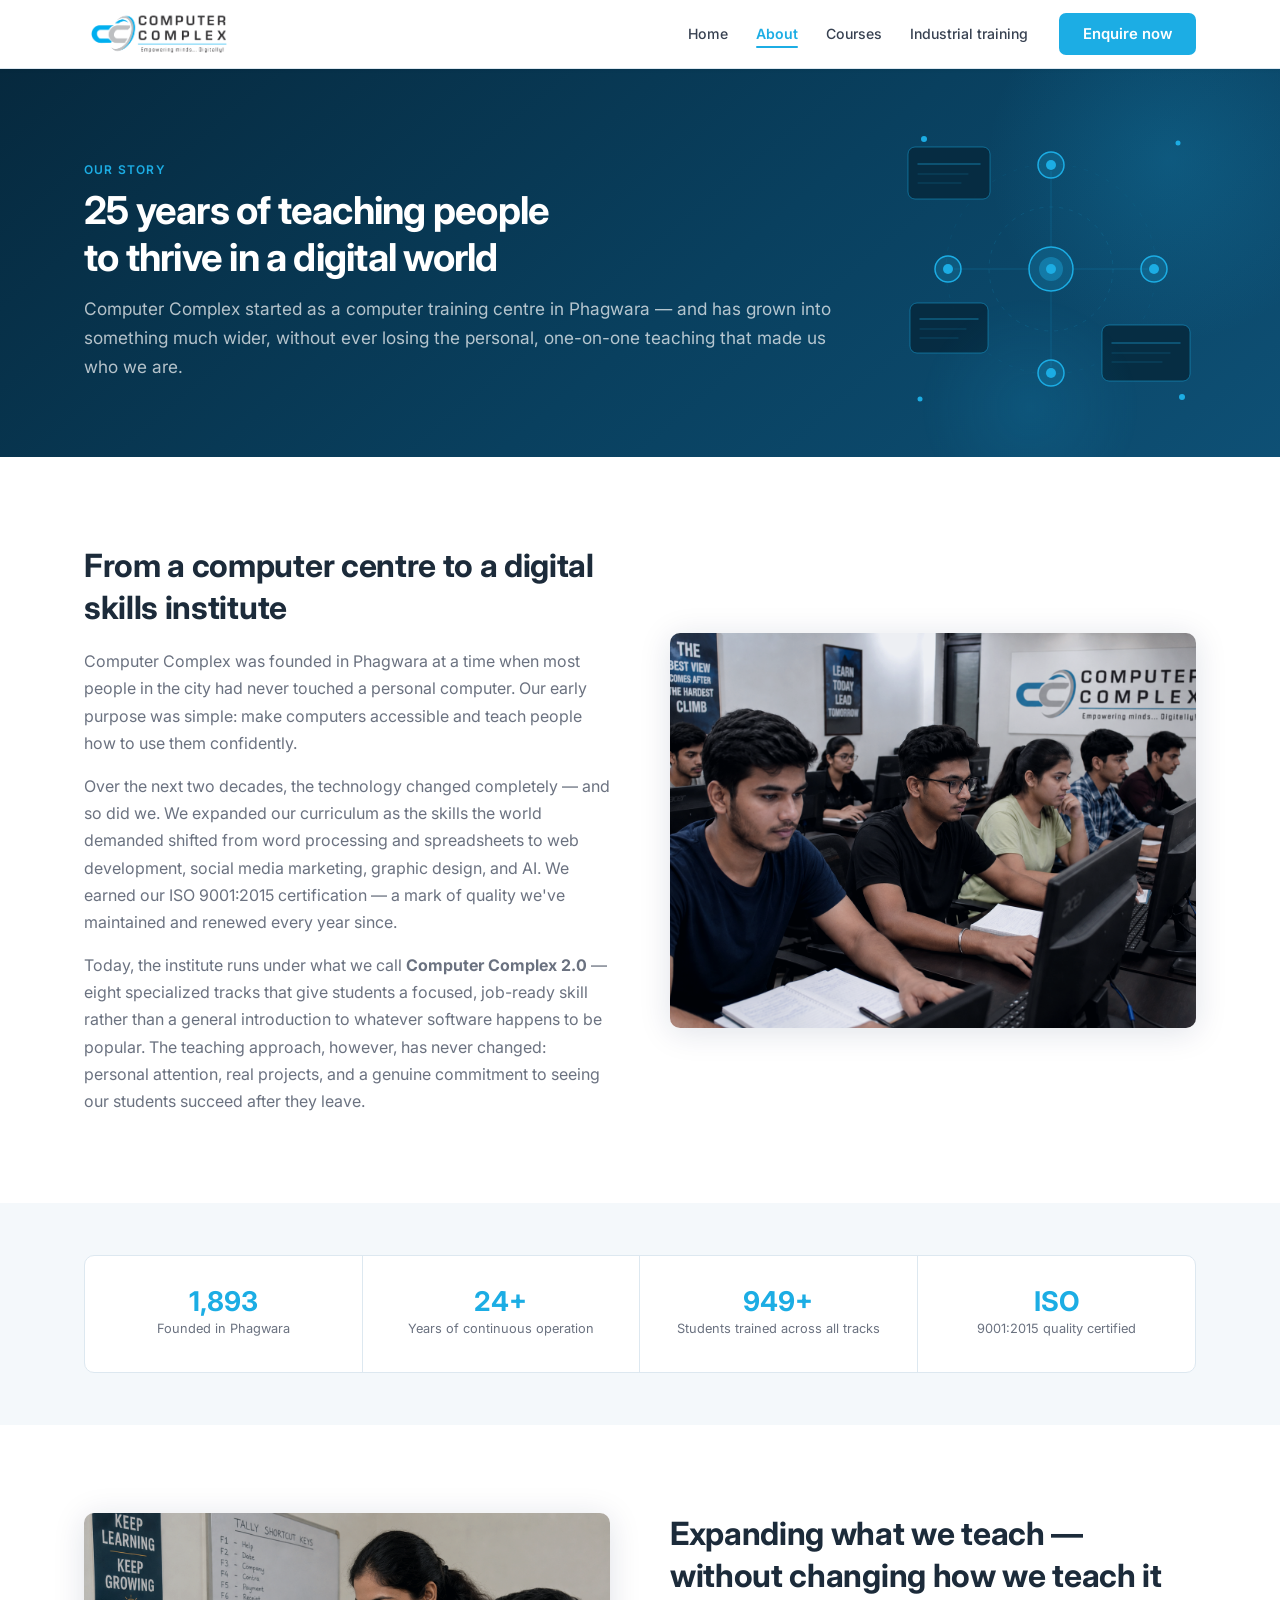
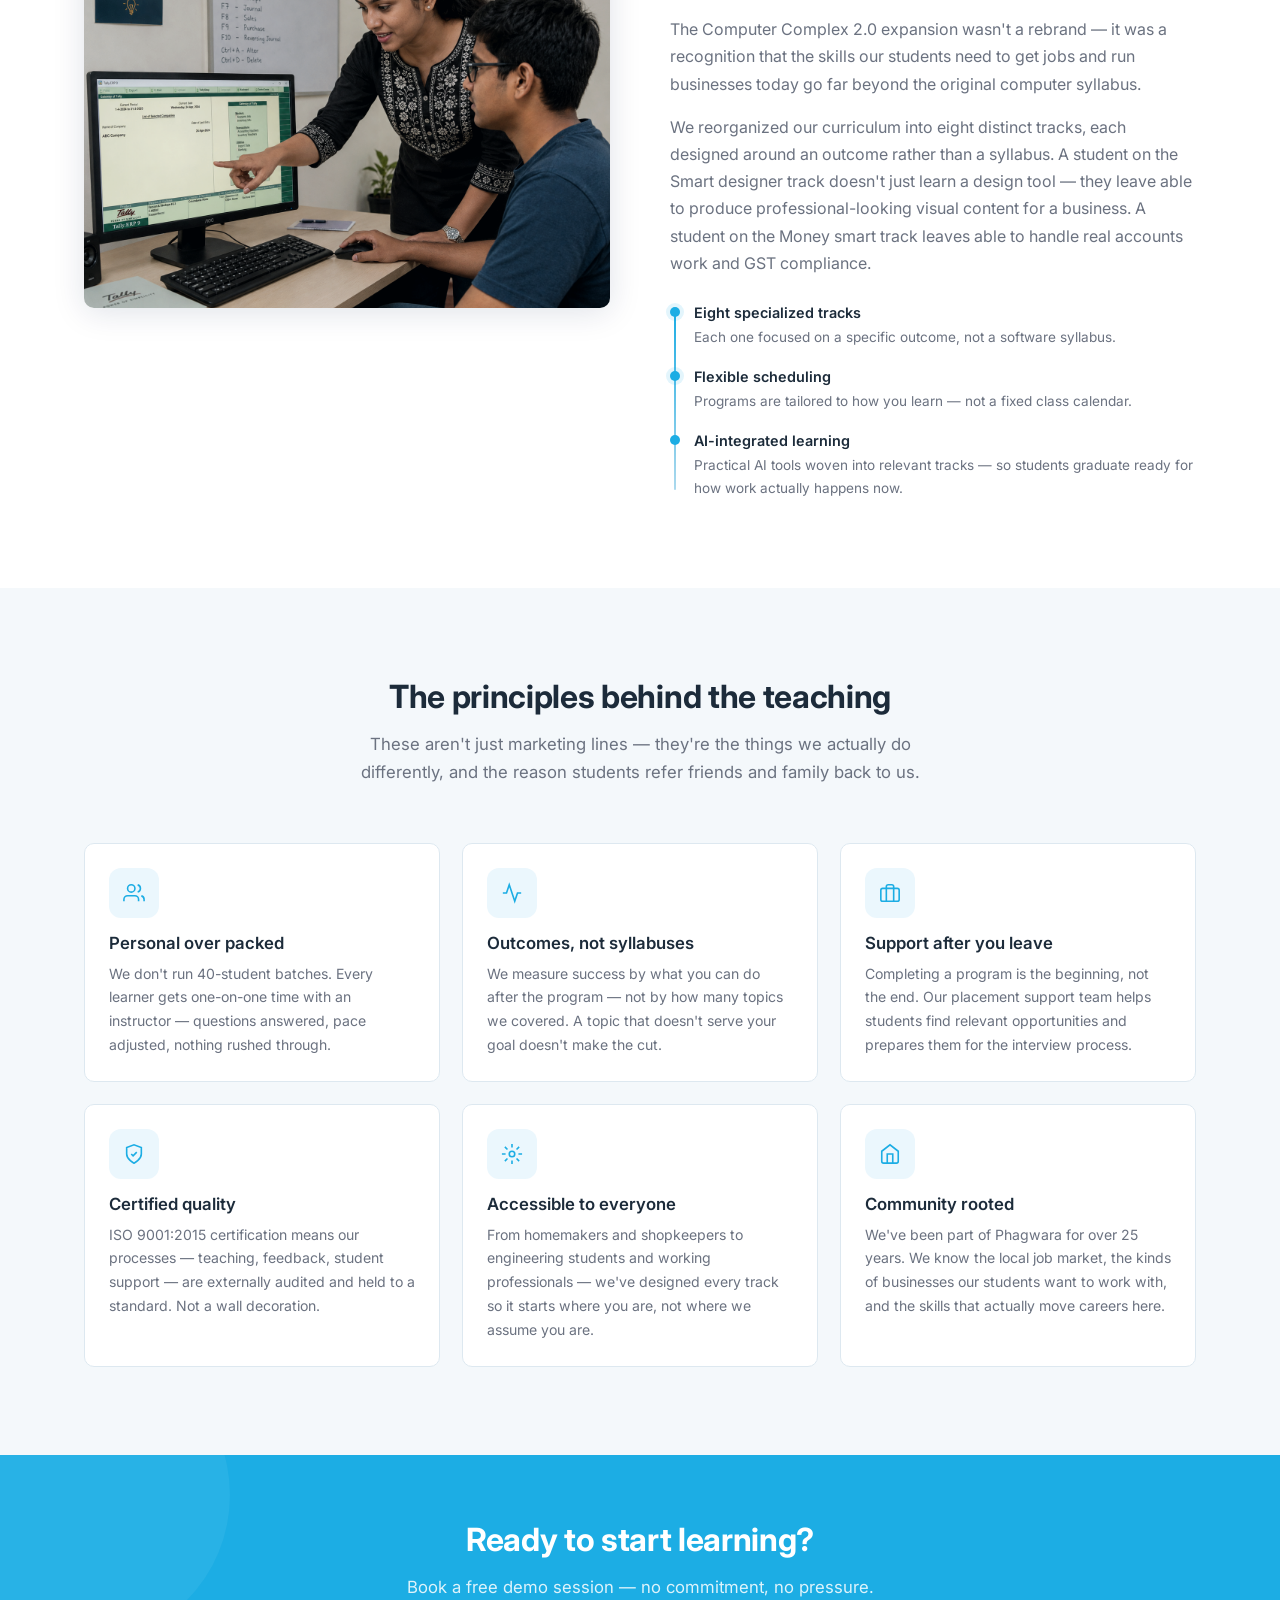
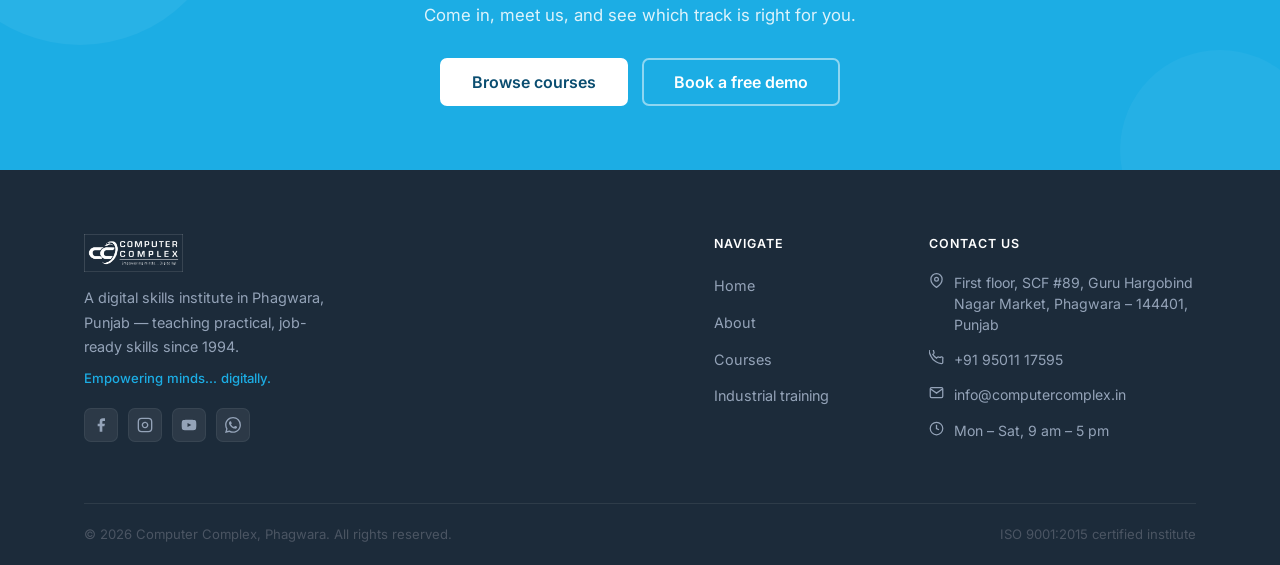
==== commit da455508: "ui enhancements + mobile-view fix" ====
--- a/about.html
+++ b/about.html
@@ -24,7 +24,6 @@
         <a href="about.html" class="active" role="menuitem">About</a>
         <a href="courses.html" role="menuitem">Courses</a>
         <a href="industrial-training.html" role="menuitem">Industrial training</a>
-        <a href="contact.html" role="menuitem">Contact</a>
       </div>
       <a href="contact.html" class="btn btn-primary nav-cta">Enquire now</a>
       <button class="nav-hamburger" id="hamburger" aria-label="Open navigation menu" aria-expanded="false" aria-controls="mobileNav">
@@ -36,7 +35,6 @@
       <a href="about.html">About</a>
       <a href="courses.html">Courses</a>
       <a href="industrial-training.html">Industrial training</a>
-      <a href="contact.html">Contact</a>
       <a href="contact.html" class="btn btn-primary">Enquire now</a>
     </nav>
   </div>
@@ -46,12 +44,72 @@
      PAGE HERO
 ══════════════════════════════════════ -->
 <header class="page-hero" aria-labelledby="about-page-heading">
-  <!-- floating particle dots (JS populates these) -->
   <div class="particle-field" aria-hidden="true"></div>
   <div class="container">
-    <span class="eyebrow">Our story</span>
-    <h1 id="about-page-heading">25 years of teaching people<br>to thrive in a digital world</h1>
-    <p>Computer Complex started as a computer training centre in Phagwara — and has grown into something much wider, without ever losing the personal, one-on-one teaching that made us who we are.</p>
+    <div class="ph-text">
+      <span class="eyebrow">Our story</span>
+      <h1 id="about-page-heading">25 years of teaching people<br>to thrive in a digital world</h1>
+      <p>Computer Complex started as a computer training centre in Phagwara — and has grown into something much wider, without ever losing the personal, one-on-one teaching that made us who we are.</p>
+    </div>
+    <div class="ph-visual" aria-hidden="true">
+      <svg viewBox="0 0 290 280" xmlns="http://www.w3.org/2000/svg" fill="none">
+        <!-- Outer + inner dashed rings -->
+        <circle cx="145" cy="140" r="105" stroke="rgba(28,173,228,.08)" stroke-width="1" stroke-dasharray="4 8"/>
+        <circle cx="145" cy="140" r="62"  stroke="rgba(28,173,228,.14)" stroke-width="1" stroke-dasharray="4 6"/>
+        <!-- Spokes -->
+        <line x1="145" y1="118" x2="145" y2="42"  stroke="rgba(28,173,228,.2)" stroke-width="1"/>
+        <line x1="167" y1="140" x2="242" y2="140" stroke="rgba(28,173,228,.2)" stroke-width="1"/>
+        <line x1="145" y1="162" x2="145" y2="238" stroke="rgba(28,173,228,.2)" stroke-width="1"/>
+        <line x1="123" y1="140" x2="48"  y2="140" stroke="rgba(28,173,228,.2)" stroke-width="1"/>
+        <!-- Central hub -->
+        <g class="ph-pulse" style="transform-origin:145px 140px">
+          <circle cx="145" cy="140" r="22" fill="rgba(28,173,228,.18)" stroke="#1CADE4" stroke-width="1.5"/>
+          <circle cx="145" cy="140" r="12" fill="rgba(28,173,228,.4)"/>
+          <circle cx="145" cy="140" r="5"  fill="#1CADE4"/>
+        </g>
+        <!-- Satellite nodes -->
+        <g class="ph-float1">
+          <circle cx="145" cy="36" r="13" fill="rgba(28,173,228,.2)" stroke="#1CADE4" stroke-width="1.5"/>
+          <circle cx="145" cy="36" r="5"  fill="#1CADE4"/>
+        </g>
+        <g class="ph-float2">
+          <circle cx="248" cy="140" r="13" fill="rgba(28,173,228,.2)" stroke="#1CADE4" stroke-width="1.5"/>
+          <circle cx="248" cy="140" r="5"  fill="#1CADE4"/>
+        </g>
+        <g class="ph-float3">
+          <circle cx="145" cy="244" r="13" fill="rgba(28,173,228,.2)" stroke="#1CADE4" stroke-width="1.5"/>
+          <circle cx="145" cy="244" r="5"  fill="#1CADE4"/>
+        </g>
+        <g class="ph-float4">
+          <circle cx="42" cy="140" r="13" fill="rgba(28,173,228,.2)" stroke="#1CADE4" stroke-width="1.5"/>
+          <circle cx="42" cy="140" r="5"  fill="#1CADE4"/>
+        </g>
+        <!-- Info cards -->
+        <g class="ph-float5">
+          <rect x="2" y="18" width="82" height="52" rx="7" fill="rgba(6,41,62,.88)" stroke="rgba(28,173,228,.45)" stroke-width="1"/>
+          <line x1="12" y1="35" x2="74" y2="35" stroke="rgba(28,173,228,.4)"  stroke-width="1.5" stroke-linecap="round"/>
+          <line x1="12" y1="45" x2="62" y2="45" stroke="rgba(28,173,228,.22)" stroke-width="1"   stroke-linecap="round"/>
+          <line x1="12" y1="54" x2="55" y2="54" stroke="rgba(28,173,228,.22)" stroke-width="1"   stroke-linecap="round"/>
+        </g>
+        <g class="ph-float2">
+          <rect x="4" y="174" width="78" height="50" rx="7" fill="rgba(6,41,62,.88)" stroke="rgba(28,173,228,.45)" stroke-width="1"/>
+          <line x1="14" y1="190" x2="72" y2="190" stroke="rgba(28,173,228,.4)"  stroke-width="1.5" stroke-linecap="round"/>
+          <line x1="14" y1="200" x2="60" y2="200" stroke="rgba(28,173,228,.22)" stroke-width="1"   stroke-linecap="round"/>
+          <line x1="14" y1="209" x2="52" y2="209" stroke="rgba(28,173,228,.22)" stroke-width="1"   stroke-linecap="round"/>
+        </g>
+        <g class="ph-float4">
+          <rect x="196" y="196" width="88" height="56" rx="7" fill="rgba(6,41,62,.88)" stroke="rgba(28,173,228,.45)" stroke-width="1"/>
+          <line x1="206" y1="214" x2="274" y2="214" stroke="rgba(28,173,228,.4)"  stroke-width="1.5" stroke-linecap="round"/>
+          <line x1="206" y1="224" x2="264" y2="224" stroke="rgba(28,173,228,.22)" stroke-width="1"   stroke-linecap="round"/>
+          <line x1="206" y1="233" x2="256" y2="233" stroke="rgba(28,173,228,.22)" stroke-width="1"   stroke-linecap="round"/>
+        </g>
+        <!-- Corner sparkles -->
+        <circle class="ph-spark" cx="18"  cy="10"  r="3"   fill="#1CADE4" style="animation-delay:0s"/>
+        <circle class="ph-spark" cx="272" cy="14"  r="2.5" fill="#1CADE4" style="animation-delay:.7s"/>
+        <circle class="ph-spark" cx="276" cy="268" r="3"   fill="#1CADE4" style="animation-delay:1.4s"/>
+        <circle class="ph-spark" cx="14"  cy="270" r="2.5" fill="#1CADE4" style="animation-delay:2.1s"/>
+      </svg>
+    </div>
   </div>
 </header>
 
@@ -62,19 +120,19 @@
   <div class="container">
     <div class="story-layout">
       <div class="story-content">
-        <span class="eyebrow">Where we started</span>
         <h2 id="story-heading">From a computer centre to a digital skills institute</h2>
         <p>Computer Complex was founded in Phagwara at a time when most people in the city had never touched a personal computer. Our early purpose was simple: make computers accessible and teach people how to use them confidently.</p>
         <p>Over the next two decades, the technology changed completely — and so did we. We expanded our curriculum as the skills the world demanded shifted from word processing and spreadsheets to web development, social media marketing, graphic design, and AI. We earned our ISO 9001:2015 certification — a mark of quality we've maintained and renewed every year since.</p>
         <p>Today, the institute runs under what we call <strong>Computer Complex 2.0</strong> — eight specialized tracks that give students a focused, job-ready skill rather than a general introduction to whatever software happens to be popular. The teaching approach, however, has never changed: personal attention, real projects, and a genuine commitment to seeing our students succeed after they leave.</p>
       </div>
       <div class="story-visual">
-        <div class="photo-placeholder" style="aspect-ratio:4/3;min-height:320px;">
-          <svg width="48" height="48" fill="none" stroke="currentColor" stroke-width="1.5" viewBox="0 0 24 24" aria-hidden="true"><rect x="3" y="3" width="18" height="14" rx="2"/><path d="M8 21h8M12 17v4"/></svg>
-          <div>
-            <strong>Institute photo goes here</strong>
-            Replace with a real photo of the classroom, facility, or team
-          </div>
+        <div style="border-radius:var(--radius);overflow:hidden;box-shadow:0 4px 32px rgba(10,30,80,0.13);position:relative;">
+          <img
+            src="classroom.png"
+            alt="Students learning at Computer Complex, Phagwara"
+            style="width:100%;display:block;aspect-ratio:4/3;object-fit:cover;
+                   filter:saturate(0.78) brightness(1.02) contrast(1.06) hue-rotate(-8deg);">
+          <div style="position:absolute;inset:0;background:rgba(12,35,90,0.07);pointer-events:none;"></div>
         </div>
       </div>
     </div>
@@ -88,7 +146,7 @@
   <div class="container">
     <div style="display:grid;grid-template-columns:repeat(4,1fr);gap:0;border:1px solid var(--border);border-radius:var(--radius);overflow:hidden;background:var(--white);">
       <div class="stat-item" style="border-right:1px solid var(--border);padding:32px 24px;">
-        <span class="stat-val">1999</span>
+        <span class="stat-val">1994</span>
         <span class="stat-desc">Founded in Phagwara</span>
       </div>
       <div class="stat-item" style="border-right:1px solid var(--border);padding:32px 24px;">
@@ -114,16 +172,16 @@
   <div class="container">
     <div class="story-layout" style="align-items:start;">
       <div class="story-visual" style="order:1;">
-        <div class="photo-placeholder" style="aspect-ratio:4/3;min-height:300px;">
-          <svg width="48" height="48" fill="none" stroke="currentColor" stroke-width="1.5" viewBox="0 0 24 24" aria-hidden="true"><path d="M17 21v-2a4 4 0 00-4-4H5a4 4 0 00-4 4v2"/><circle cx="9" cy="7" r="4"/><path d="M23 21v-2a4 4 0 00-3-3.87M16 3.13a4 4 0 010 7.75"/></svg>
-          <div>
-            <strong>Team or instructor photo goes here</strong>
-            Replace with a real photo of instructors or the team
-          </div>
+        <div style="border-radius:var(--radius);overflow:hidden;box-shadow:0 4px 32px rgba(10,30,80,0.13);position:relative;">
+          <img
+            src="instructor.png"
+            alt="Instructor teaching Tally to a student at Computer Complex"
+            style="width:100%;display:block;aspect-ratio:4/3;object-fit:cover;object-position:center top;
+                   filter:saturate(0.82) brightness(1.01) contrast(1.05) hue-rotate(-6deg);">
+          <div style="position:absolute;inset:0;background:rgba(12,35,90,0.06);pointer-events:none;"></div>
         </div>
       </div>
       <div class="story-content" style="order:2;">
-        <span class="eyebrow">Computer Complex 2.0</span>
         <h2 id="cc2-heading">Expanding what we teach — without changing how we teach it</h2>
         <p>The Computer Complex 2.0 expansion wasn't a rebrand — it was a recognition that the skills our students need to get jobs and run businesses today go far beyond the original computer syllabus.</p>
         <p>We reorganized our curriculum into eight distinct tracks, each designed around an outcome rather than a syllabus. A student on the Smart designer track doesn't just learn a design tool — they leave able to produce professional-looking visual content for a business. A student on the Money smart track leaves able to handle real accounts work and GST compliance.</p>
@@ -165,7 +223,6 @@
 <section class="section section-alt" aria-labelledby="values-heading">
   <div class="container">
     <div class="section-header">
-      <span class="eyebrow">How we work</span>
       <h2 id="values-heading">The principles behind the teaching</h2>
       <p>These aren't just marketing lines — they're the things we actually do differently, and the reason students refer friends and family back to us.</p>
     </div>
@@ -225,32 +282,6 @@
   </div>
 </section>
 
-<!-- ══════════════════════════════════════
-     PHOTO SECTION (facility)
-══════════════════════════════════════ -->
-<section class="section" aria-label="Facility photos">
-  <div class="container">
-    <div class="section-header">
-      <span class="eyebrow">The institute</span>
-      <h2>Where learning happens</h2>
-      <p>A dedicated training facility in the heart of Phagwara — equipped for the skills we teach, designed for focused learning.</p>
-    </div>
-    <div style="display:grid;grid-template-columns:1fr 1fr 1fr;gap:16px;" class="facility-grid">
-      <div class="photo-placeholder" style="aspect-ratio:4/3;">
-        <svg width="32" height="32" fill="none" stroke="currentColor" stroke-width="1.5" viewBox="0 0 24 24" aria-hidden="true"><rect x="3" y="3" width="18" height="14" rx="2"/><path d="M8 21h8M12 17v4"/></svg>
-        <div><strong>Classroom photo</strong></div>
-      </div>
-      <div class="photo-placeholder" style="aspect-ratio:4/3;">
-        <svg width="32" height="32" fill="none" stroke="currentColor" stroke-width="1.5" viewBox="0 0 24 24" aria-hidden="true"><path d="M17 21v-2a4 4 0 00-4-4H5a4 4 0 00-4 4v2"/><circle cx="9" cy="7" r="4"/></svg>
-        <div><strong>Instructor / student photo</strong></div>
-      </div>
-      <div class="photo-placeholder" style="aspect-ratio:4/3;">
-        <svg width="32" height="32" fill="none" stroke="currentColor" stroke-width="1.5" viewBox="0 0 24 24" aria-hidden="true"><path d="M3 9l9-7 9 7v11a2 2 0 01-2 2H5a2 2 0 01-2-2z"/></svg>
-        <div><strong>Facility / exterior photo</strong></div>
-      </div>
-    </div>
-  </div>
-</section>
 
 <!-- ══════════════════════════════════════
      CTA
@@ -272,25 +303,27 @@
 <footer class="footer" role="contentinfo">
   <div class="container">
     <div class="footer-grid">
+
       <div class="footer-brand">
         <img src="CC logo.png" alt="Computer Complex">
-        <p>A digital skills institute in Phagwara, Punjab — teaching practical, job-ready skills since 1999.</p>
+        <p>A digital skills institute in Phagwara, Punjab — teaching practical, job-ready skills since 1994.</p>
         <p class="tagline">Empowering minds... digitally.</p>
         <div class="social-links" style="margin-top:18px;" aria-label="Social media">
-          <a href="https://facebook.com/computercomplex" aria-label="Facebook" target="_blank" rel="noopener noreferrer">
+          <a href="https://www.facebook.com/computercomplexpgw" aria-label="Facebook" target="_blank" rel="noopener noreferrer">
             <svg width="16" height="16" fill="currentColor" viewBox="0 0 24 24"><path d="M18 2h-3a5 5 0 00-5 5v3H7v4h3v8h4v-8h3l1-4h-4V7a1 1 0 011-1h3z"/></svg>
           </a>
-          <a href="https://instagram.com/computercomplex" aria-label="Instagram" target="_blank" rel="noopener noreferrer">
+          <a href="https://www.instagram.com/computercomplexindia/" aria-label="Instagram" target="_blank" rel="noopener noreferrer">
             <svg width="16" height="16" fill="none" stroke="currentColor" stroke-width="2" viewBox="0 0 24 24"><rect x="2" y="2" width="20" height="20" rx="5"/><path d="M16 11.37A4 4 0 1112.63 8 4 4 0 0116 11.37z"/><line x1="17.5" y1="6.5" x2="17.51" y2="6.5"/></svg>
           </a>
           <a href="https://youtube.com/@computercomplex" aria-label="YouTube" target="_blank" rel="noopener noreferrer">
             <svg width="16" height="16" fill="currentColor" viewBox="0 0 24 24"><path d="M22.54 6.42a2.78 2.78 0 00-1.95-1.96C18.88 4 12 4 12 4s-6.88 0-8.59.46a2.78 2.78 0 00-1.95 1.96A29 29 0 001 12a29 29 0 00.46 5.58A2.78 2.78 0 003.41 19.6C5.12 20 12 20 12 20s6.88 0 8.59-.46a2.78 2.78 0 001.95-1.95A29 29 0 0023 12a29 29 0 00-.46-5.58zM9.75 15.02V8.98L15.5 12l-5.75 3.02z"/></svg>
           </a>
-          <a href="https://wa.me/919876000000" aria-label="WhatsApp" target="_blank" rel="noopener noreferrer">
+          <a href="https://wa.me/919501117595" aria-label="WhatsApp" target="_blank" rel="noopener noreferrer">
             <svg width="16" height="16" fill="currentColor" viewBox="0 0 24 24"><path d="M17.472 14.382c-.297-.149-1.758-.867-2.03-.967-.273-.099-.471-.148-.67.15-.197.297-.767.966-.94 1.164-.173.199-.347.223-.644.075-.297-.15-1.255-.463-2.39-1.475-.883-.788-1.48-1.761-1.653-2.059-.173-.297-.018-.458.13-.606.134-.133.298-.347.446-.52.149-.174.198-.298.298-.497.099-.198.05-.371-.025-.52-.075-.149-.669-1.612-.916-2.207-.242-.579-.487-.5-.669-.51-.173-.008-.371-.01-.57-.01-.198 0-.52.074-.792.372-.272.297-1.04 1.016-1.04 2.479 0 1.462 1.065 2.875 1.213 3.074.149.198 2.096 3.2 5.077 4.487.709.306 1.262.489 1.694.625.712.227 1.36.195 1.871.118.571-.085 1.758-.719 2.006-1.413.248-.694.248-1.289.173-1.413-.074-.124-.272-.198-.57-.347m-5.421 7.403h-.004a9.87 9.87 0 01-5.031-1.378l-.361-.214-3.741.982.998-3.648-.235-.374a9.86 9.86 0 01-1.51-5.26c.001-5.45 4.436-9.884 9.888-9.884 2.64 0 5.122 1.03 6.988 2.898a9.825 9.825 0 012.893 6.994c-.003 5.45-4.437 9.884-9.885 9.884m8.413-18.297A11.815 11.815 0 0012.05 0C5.495 0 .16 5.335.157 11.892c0 2.096.547 4.142 1.588 5.945L.057 24l6.305-1.654a11.882 11.882 0 005.683 1.448h.005c6.554 0 11.89-5.335 11.893-11.893a11.821 11.821 0 00-3.48-8.413z"/></svg>
           </a>
         </div>
       </div>
+
       <div>
         <h4>Navigate</h4>
         <ul class="footer-links">
@@ -298,9 +331,9 @@
           <li><a href="about.html">About</a></li>
           <li><a href="courses.html">Courses</a></li>
           <li><a href="industrial-training.html">Industrial training</a></li>
-          <li><a href="contact.html">Contact</a></li>
         </ul>
       </div>
+
       <div>
         <h4>Contact us</h4>
         <ul class="footer-contact">
@@ -310,7 +343,7 @@
           </li>
           <li>
             <svg width="15" height="15" fill="none" stroke="currentColor" stroke-width="2" viewBox="0 0 24 24" aria-hidden="true"><path d="M22 16.92v3a2 2 0 01-2.18 2 19.79 19.79 0 01-8.63-3.07A19.5 19.5 0 013.07 9.91 19.79 19.79 0 01.22 1.31 2 2 0 012.22-.87h3a2 2 0 012 1.72 12.84 12.84 0 00.7 2.81 2 2 0 01-.45 2.11L6.09 7a16 16 0 006 6l1.27-1.27a2 2 0 012.11-.45 12.84 12.84 0 002.81.7A2 2 0 0122 14z"/></svg>
-            <a href="tel:+919876000000">+91 98760 00000</a>
+            <a href="tel:+919501117595">+91 95011 17595</a>
           </li>
           <li>
             <svg width="15" height="15" fill="none" stroke="currentColor" stroke-width="2" viewBox="0 0 24 24" aria-hidden="true"><path d="M4 4h16c1.1 0 2 .9 2 2v12c0 1.1-.9 2-2 2H4c-1.1 0-2-.9-2-2V6c0-1.1.9-2 2-2z"/><polyline points="22,6 12,13 2,6"/></svg>
@@ -318,11 +351,13 @@
           </li>
           <li>
             <svg width="15" height="15" fill="none" stroke="currentColor" stroke-width="2" viewBox="0 0 24 24" aria-hidden="true"><circle cx="12" cy="12" r="10"/><polyline points="12 6 12 12 16 14"/></svg>
-            <span>Mon – Sat, 9 am – 7 pm</span>
+            <span>Mon – Sat, 9 am – 5 pm</span>
           </li>
         </ul>
       </div>
-    </div>
+
+    </div><!-- /footer-grid -->
+
     <div class="footer-bottom">
       <span>&copy; 2026 Computer Complex, Phagwara. All rights reserved.</span>
       <span>ISO 9001:2015 certified institute</span>
--- a/style.css
+++ b/style.css
@@ -160,26 +160,49 @@
 .nav-hamburger.open span:nth-child(3) { transform: translateY(-7px) rotate(-45deg); }
 
 /* Mobile drawer */
+.nav-hamburger:focus { outline: none; }
+.nav-hamburger:focus-visible { outline: 2px solid var(--blue); outline-offset: 3px; }
+
+@keyframes navSlideDown {
+  from { opacity: 0; transform: translateY(-6px); }
+  to   { opacity: 1; transform: translateY(0); }
+}
 .nav-mobile {
   display: none;
   flex-direction: column;
-  padding: 12px 20px 20px;
-  border-top: 1px solid var(--border);
+  border-top: 3px solid var(--blue);
   background: var(--white);
-  gap: 2px;
-}
-.nav-mobile.open { display: flex; }
+  box-shadow: 0 16px 48px rgba(10,30,80,.13);
+}
+.nav-mobile.open {
+  display: flex;
+  animation: navSlideDown .22s cubic-bezier(.22,1,.36,1) both;
+}
 .nav-mobile a {
-  padding: 10px 12px;
-  font-size: .93rem;
+  padding: 17px 28px;
+  font-size: 1rem;
   font-weight: 500;
-  color: var(--body);
-  border-radius: 5px;
-  display: block;
+  color: var(--charcoal);
+  border-bottom: 1px solid var(--border);
+  display: flex;
+  align-items: center;
+  gap: 10px;
   transition: var(--ease);
-}
-.nav-mobile a:hover { color: var(--blue); background: var(--blue-bg); }
-.nav-mobile .btn { margin-top: 10px; justify-content: center; width: 100%; }
+  position: relative;
+}
+.nav-mobile a::before {
+  content: '';
+  position: absolute;
+  left: 0; top: 0; bottom: 0;
+  width: 3px;
+  background: var(--blue);
+  border-radius: 0 3px 3px 0;
+  transform: scaleY(0);
+  transition: transform .18s ease;
+}
+.nav-mobile a:hover         { color: var(--blue); background: var(--blue-bg); }
+.nav-mobile a:hover::before { transform: scaleY(1); }
+.nav-mobile .btn { margin: 20px 20px 24px; justify-content: center; width: calc(100% - 40px); font-size: .97rem; }
 
 @media (max-width: 880px) {
   .nav-links, .nav-cta { display: none; }
@@ -268,13 +291,40 @@
    INNER PAGE HERO
 ───────────────────────────────────────── */
 .page-hero {
-  background: var(--light);
+  background: linear-gradient(140deg, #06293e 0%, #09405f 55%, #0e5075 100%);
   padding: 60px 0 48px;
-  border-bottom: 1px solid var(--border);
+}
+.page-hero .container {
+  display: grid;
+  grid-template-columns: 1fr 290px;
+  gap: 48px;
+  align-items: center;
 }
 .page-hero .eyebrow { margin-bottom: 8px; }
-.page-hero h1 { margin-bottom: 14px; font-size: clamp(1.75rem, 3.5vw, 2.4rem); }
-.page-hero p { color: var(--muted); font-size: 1.08rem; max-width: 580px; }
+.page-hero h1 { margin-bottom: 14px; font-size: clamp(1.75rem, 3.5vw, 2.4rem); color: #fff; }
+.page-hero p  { font-size: 1.08rem; color: rgba(255,255,255,.7); }
+.ph-visual { flex-shrink: 0; }
+.ph-visual svg { width: 100%; height: auto; display: block; }
+.ph-marquee-row { grid-column: 1 / -1; margin-top: 8px; }
+
+/* Tablet / large phone: shrink SVG column to 110px, keep side-by-side */
+@media (max-width: 760px) {
+  .page-hero { padding: 40px 0 36px; }
+  .page-hero .container { grid-template-columns: 1fr 175px; gap: 20px; }
+  .page-hero h1 { font-size: clamp(1.15rem, 4.2vw, 2.4rem); }
+  .ph-visual { opacity: .7; }
+}
+/* Mid-phone (< 540px): stack so text gets full width */
+@media (max-width: 540px) {
+  .page-hero .container { grid-template-columns: 1fr; gap: 0; }
+  .ph-visual { display: flex; justify-content: center; opacity: .55; margin-top: 20px; }
+  .ph-visual svg { width: 180px; }
+}
+/* Small phone (< 440px): keep stacked, slightly smaller SVG */
+@media (max-width: 440px) {
+  .page-hero h1 { font-size: clamp(1.3rem, 5.5vw, 2.4rem); }
+  .ph-visual svg { width: 150px; }
+}
 
 /* ─────────────────────────────────────────
    CARDS
@@ -713,10 +763,33 @@
   border-bottom: none;
 }
 
+/* Tablet: keep two-column, scale the whole illustration wrap down */
 @media (max-width: 840px) {
-  .hero-section { padding: 56px 0 0; }
-  .hero-inner { grid-template-columns: 1fr; }
-  .hero-visual { display: none; }
+  .hero-section { padding: 48px 0 0; }
+  .hero-inner { grid-template-columns: 1fr 1fr; gap: 20px; }
+  .hero-visual { display: flex; align-items: center; justify-content: center; }
+  .hero-illus-wrap {
+    height: 240px;
+    transform: scale(0.58);
+    transform-origin: center center;
+  }
+}
+/* Small phone: stack, show terminal + chips below text */
+@media (max-width: 580px) {
+  .hero-section { padding: 40px 0 32px; }
+  .hero-inner { grid-template-columns: 1fr; gap: 20px; }
+  .hero-visual {
+    display: flex;
+    justify-content: center;
+    align-items: flex-start;
+    height: 300px;
+    overflow: clip;
+  }
+  .hero-illus-wrap {
+    height: 460px;
+    transform: scale(0.65);
+    transform-origin: top center;
+  }
 }
 
 /* ─────────────────────────────────────────
@@ -830,10 +903,11 @@
 
 /* ── Inner page hero entrance ── */
 @media (prefers-reduced-motion: no-preference) {
-  .page-hero .eyebrow { animation: fadeIn .45s ease .04s both; }
-  .page-hero h1        { animation: fadeUp .6s cubic-bezier(.22,1,.36,1) .12s both; }
-  .page-hero p         { animation: fadeUp .6s cubic-bezier(.22,1,.36,1) .22s both; }
-  .page-hero > .container > div { animation: fadeUp .6s cubic-bezier(.22,1,.36,1) .30s both; }
+  .page-hero .eyebrow       { animation: fadeIn .45s ease .04s both; }
+  .page-hero h1              { animation: fadeUp .6s cubic-bezier(.22,1,.36,1) .12s both; }
+  .page-hero p               { animation: fadeUp .6s cubic-bezier(.22,1,.36,1) .22s both; }
+  .page-hero .ph-text > div  { animation: fadeUp .6s cubic-bezier(.22,1,.36,1) .30s both; }
+  .page-hero .ph-visual      { animation: fadeIn .9s ease .28s both; }
 }
 
 /* ── Nav enhancements ── */
--- a/illustrations.css
+++ b/illustrations.css
@@ -185,6 +185,7 @@
 .sc8 { animation: cf8 5.5s ease-in-out infinite  .4s;    top:36%; left:0; }
 
 @media (max-width: 1040px) { .skill-chip { display: none; } }
+@media (max-width: 580px)  { .skill-chip { display: flex; } }
 @media (prefers-reduced-motion: reduce) {
   .hero-terminal { animation: none !important; }
   .skill-chip { animation: none !important; }
@@ -282,7 +283,7 @@
   position: absolute;
   width: 380px; height: 380px;
   border-radius: 50%;
-  background: radial-gradient(circle, rgba(28,173,228,.09) 0%, transparent 68%);
+  background: radial-gradient(circle, rgba(28,173,228,.18) 0%, transparent 68%);
   right: -80px; top: -100px;
   pointer-events: none;
   animation: orbDrift 14s ease-in-out infinite;
@@ -292,7 +293,7 @@
   position: absolute;
   width: 220px; height: 220px;
   border-radius: 50%;
-  background: radial-gradient(circle, rgba(28,173,228,.05) 0%, transparent 70%);
+  background: radial-gradient(circle, rgba(28,173,228,.12) 0%, transparent 70%);
   right: 140px; bottom: -60px;
   pointer-events: none;
   animation: orbDrift 18s ease-in-out infinite -6s;
@@ -354,8 +355,84 @@
   user-select: none;
 }
 .ctag-dot { width: 6px; height: 6px; border-radius: 50%; background: var(--blue); flex-shrink: 0; }
+
+/* Override ctag for dark hero background */
+.page-hero .ctag {
+  background: rgba(255,255,255,.08);
+  border-color: rgba(28,173,228,.35);
+  color: rgba(255,255,255,.8);
+}
+.page-hero .ctag-dot { background: #1CADE4; }
+
 @media (prefers-reduced-motion: reduce) {
   .cts-inner { animation: none; }
+}
+
+/* ─────────────────────────────────────────
+   PAGE-HERO SVG ILLUSTRATION ANIMATIONS
+───────────────────────────────────────── */
+@keyframes phPulse {
+  0%,100% { transform: scale(1); }
+  50%      { transform: scale(1.14); }
+}
+.ph-pulse {
+  transform-box: fill-box;
+  transform-origin: center;
+  animation: phPulse 3.2s ease-in-out infinite;
+}
+
+@keyframes phFloat1 { 0%,100%{transform:translate(0,0)} 50%{transform:translate(3px,-6px)} }
+@keyframes phFloat2 { 0%,100%{transform:translate(0,0)} 50%{transform:translate(-4px,-5px)} }
+@keyframes phFloat3 { 0%,100%{transform:translate(0,0)} 50%{transform:translate(4px,5px)} }
+@keyframes phFloat4 { 0%,100%{transform:translate(0,0)} 50%{transform:translate(-3px,6px)} }
+@keyframes phFloat5 { 0%,100%{transform:translate(0,0)} 50%{transform:translate(5px,-3px)} }
+
+.ph-float1 { animation: phFloat1 5.1s ease-in-out infinite; }
+.ph-float2 { animation: phFloat2 6.3s ease-in-out infinite .8s; }
+.ph-float3 { animation: phFloat3 5.7s ease-in-out infinite 1.4s; }
+.ph-float4 { animation: phFloat4 6.8s ease-in-out infinite .3s; }
+.ph-float5 { animation: phFloat5 5.4s ease-in-out infinite 2.1s; }
+
+@keyframes phSpark {
+  0%,100% { opacity: .15; transform: scale(.7); }
+  50%      { opacity: .9;  transform: scale(1.5); }
+}
+.ph-spark {
+  transform-box: fill-box;
+  transform-origin: center;
+  animation: phSpark 2.6s ease-in-out infinite;
+}
+
+@keyframes phGearCw  { from { transform: rotate(0deg);    } to { transform: rotate(360deg);   } }
+@keyframes phGearCcw { from { transform: rotate(0deg);    } to { transform: rotate(-360deg);  } }
+
+.ph-gear-cw  {
+  transform-box: fill-box;
+  transform-origin: center;
+  animation: phGearCw  20s linear infinite;
+}
+.ph-gear-ccw {
+  transform-box: fill-box;
+  transform-origin: center;
+  animation: phGearCcw 13s linear infinite;
+}
+
+@keyframes phNodePulse {
+  0%,100% { opacity: .35; }
+  50%      { opacity: 1;   }
+}
+.ph-node-seq circle:nth-child(1) { animation: phNodePulse 3.5s ease-in-out infinite 0s;    }
+.ph-node-seq circle:nth-child(2) { animation: phNodePulse 3.5s ease-in-out infinite .5s;   }
+.ph-node-seq circle:nth-child(3) { animation: phNodePulse 3.5s ease-in-out infinite 1s;    }
+.ph-node-seq circle:nth-child(4) { animation: phNodePulse 3.5s ease-in-out infinite 1.5s;  }
+.ph-node-seq circle:nth-child(5) { animation: phNodePulse 3.5s ease-in-out infinite 2s;    }
+.ph-node-seq circle:nth-child(6) { animation: phNodePulse 3.5s ease-in-out infinite 2.5s;  }
+.ph-node-seq circle:nth-child(7) { animation: phNodePulse 3.5s ease-in-out infinite 3s;    }
+
+@media (prefers-reduced-motion: reduce) {
+  .ph-pulse, .ph-float1, .ph-float2, .ph-float3, .ph-float4, .ph-float5,
+  .ph-spark, .ph-gear-cw, .ph-gear-ccw,
+  .ph-node-seq circle { animation: none !important; }
 }
 
 /* ─────────────────────────────────────────
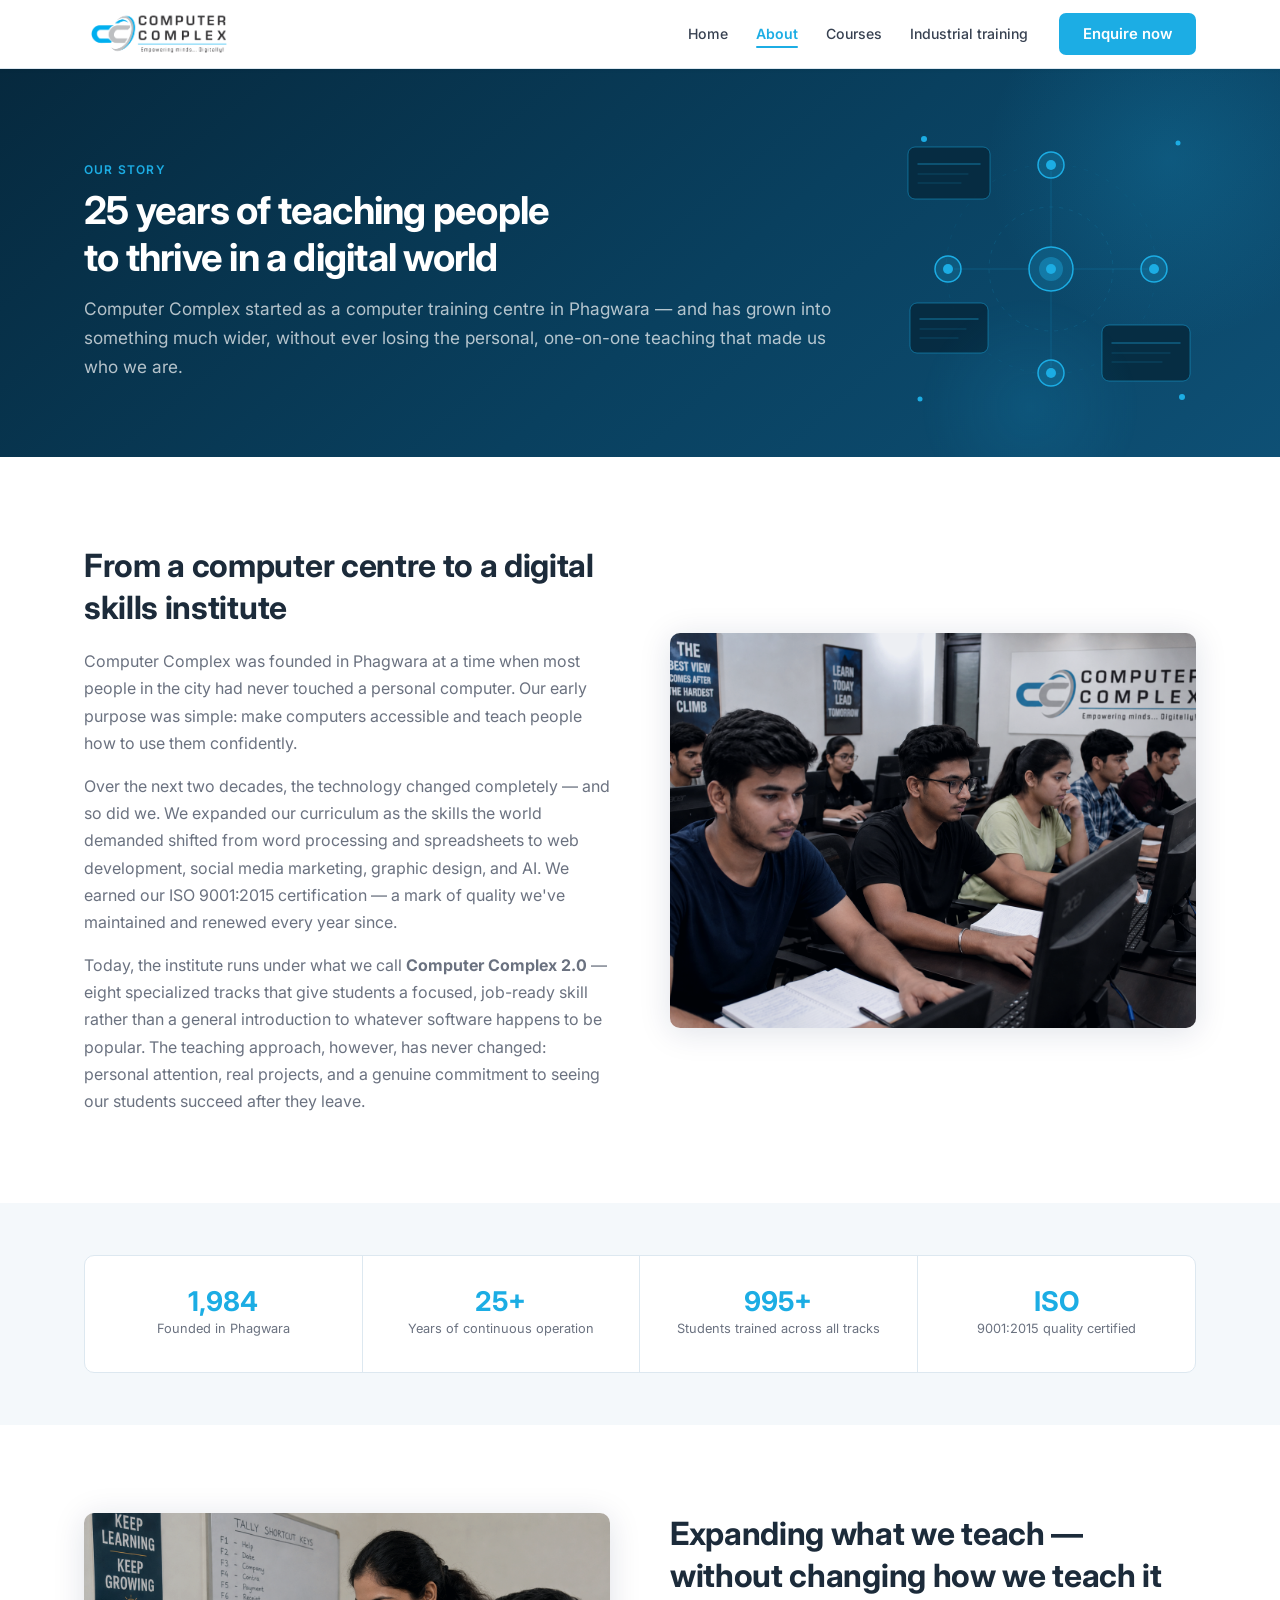
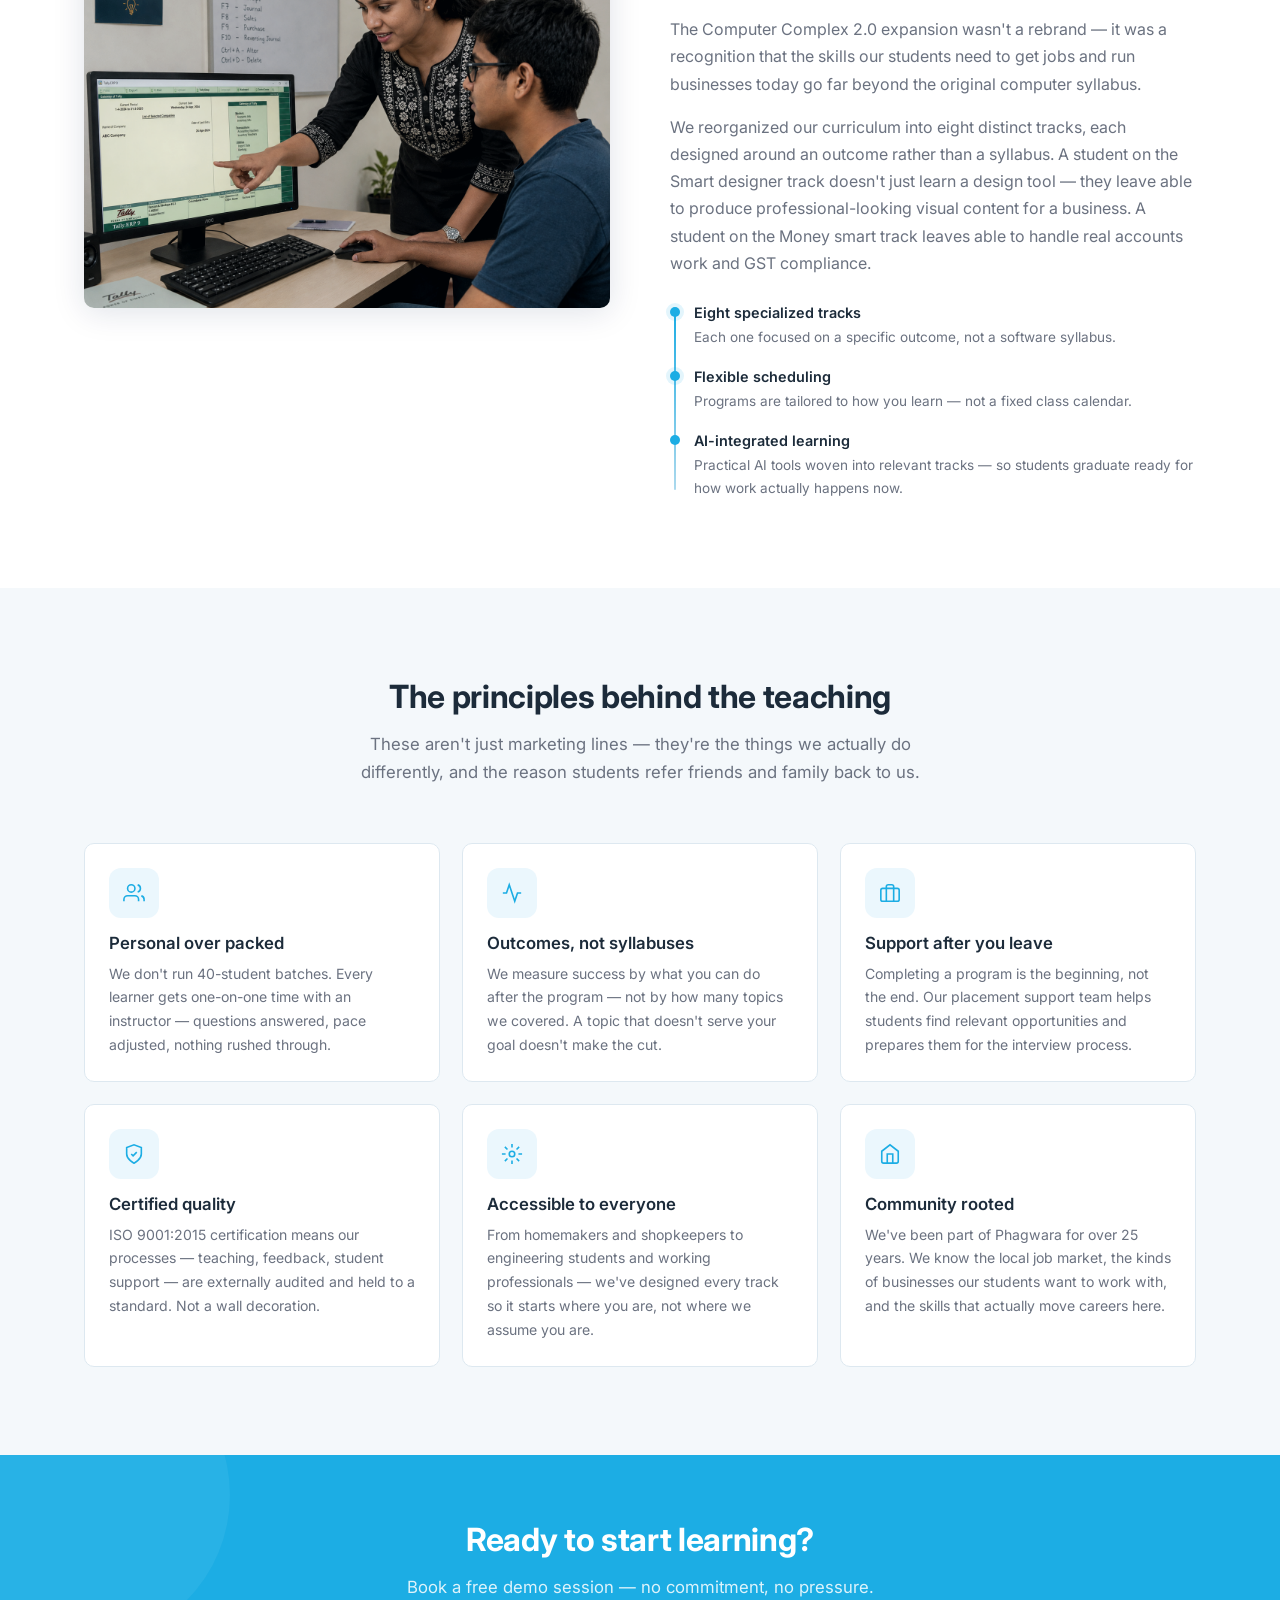
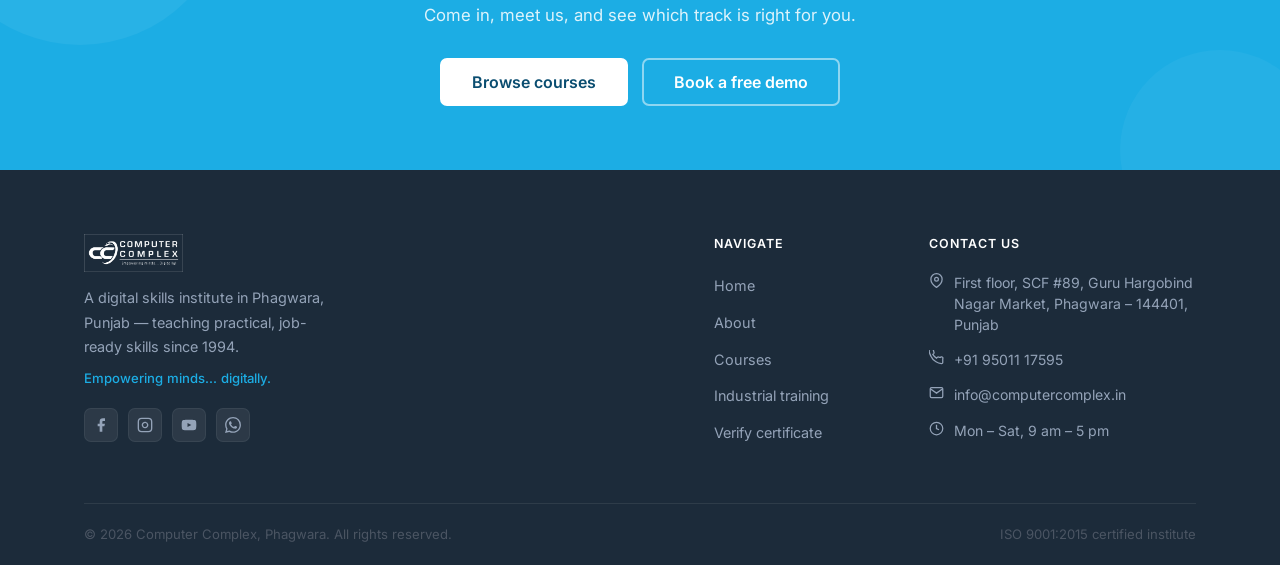
==== commit ab09cb42: "added favicon + verification webpage" ====
--- a/about.html
+++ b/about.html
@@ -5,6 +5,8 @@
   <meta name="viewport" content="width=device-width, initial-scale=1.0">
   <title>About — Computer Complex | Phagwara</title>
   <meta name="description" content="Learn about Computer Complex — 25+ years of ISO-certified digital skills training in Phagwara, Punjab, now expanded into Computer Complex 2.0 with 8 specialized course tracks.">
+  <link rel="icon" type="image/png" href="favicon.png">
+  <link rel="apple-touch-icon" href="favicon.png">
   <link rel="stylesheet" href="style.css">
   <link rel="stylesheet" href="illustrations.css">
 </head>
@@ -35,6 +37,7 @@
       <a href="about.html">About</a>
       <a href="courses.html">Courses</a>
       <a href="industrial-training.html">Industrial training</a>
+      <a href="verify.html">Verify certificate</a>
       <a href="contact.html" class="btn btn-primary">Enquire now</a>
     </nav>
   </div>
@@ -331,6 +334,7 @@
           <li><a href="about.html">About</a></li>
           <li><a href="courses.html">Courses</a></li>
           <li><a href="industrial-training.html">Industrial training</a></li>
+          <li><a href="verify.html">Verify certificate</a></li>
         </ul>
       </div>
 
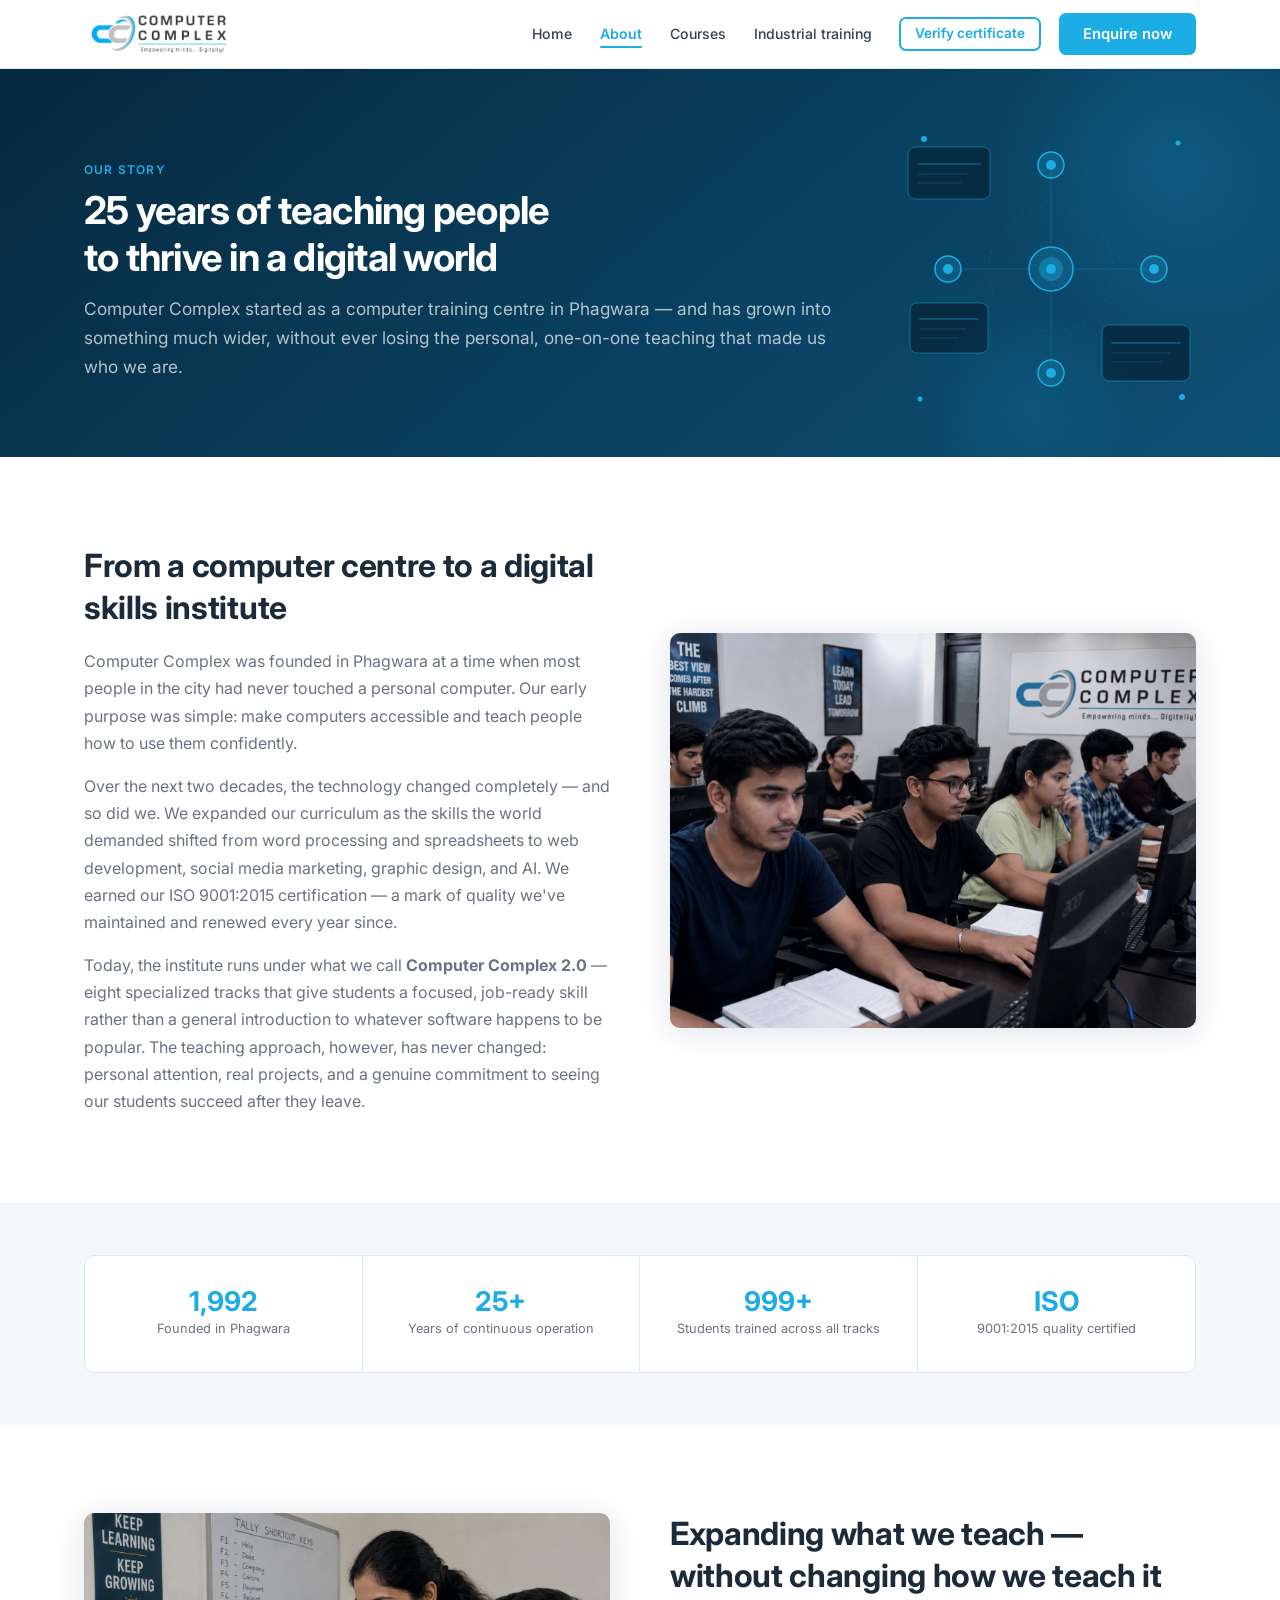
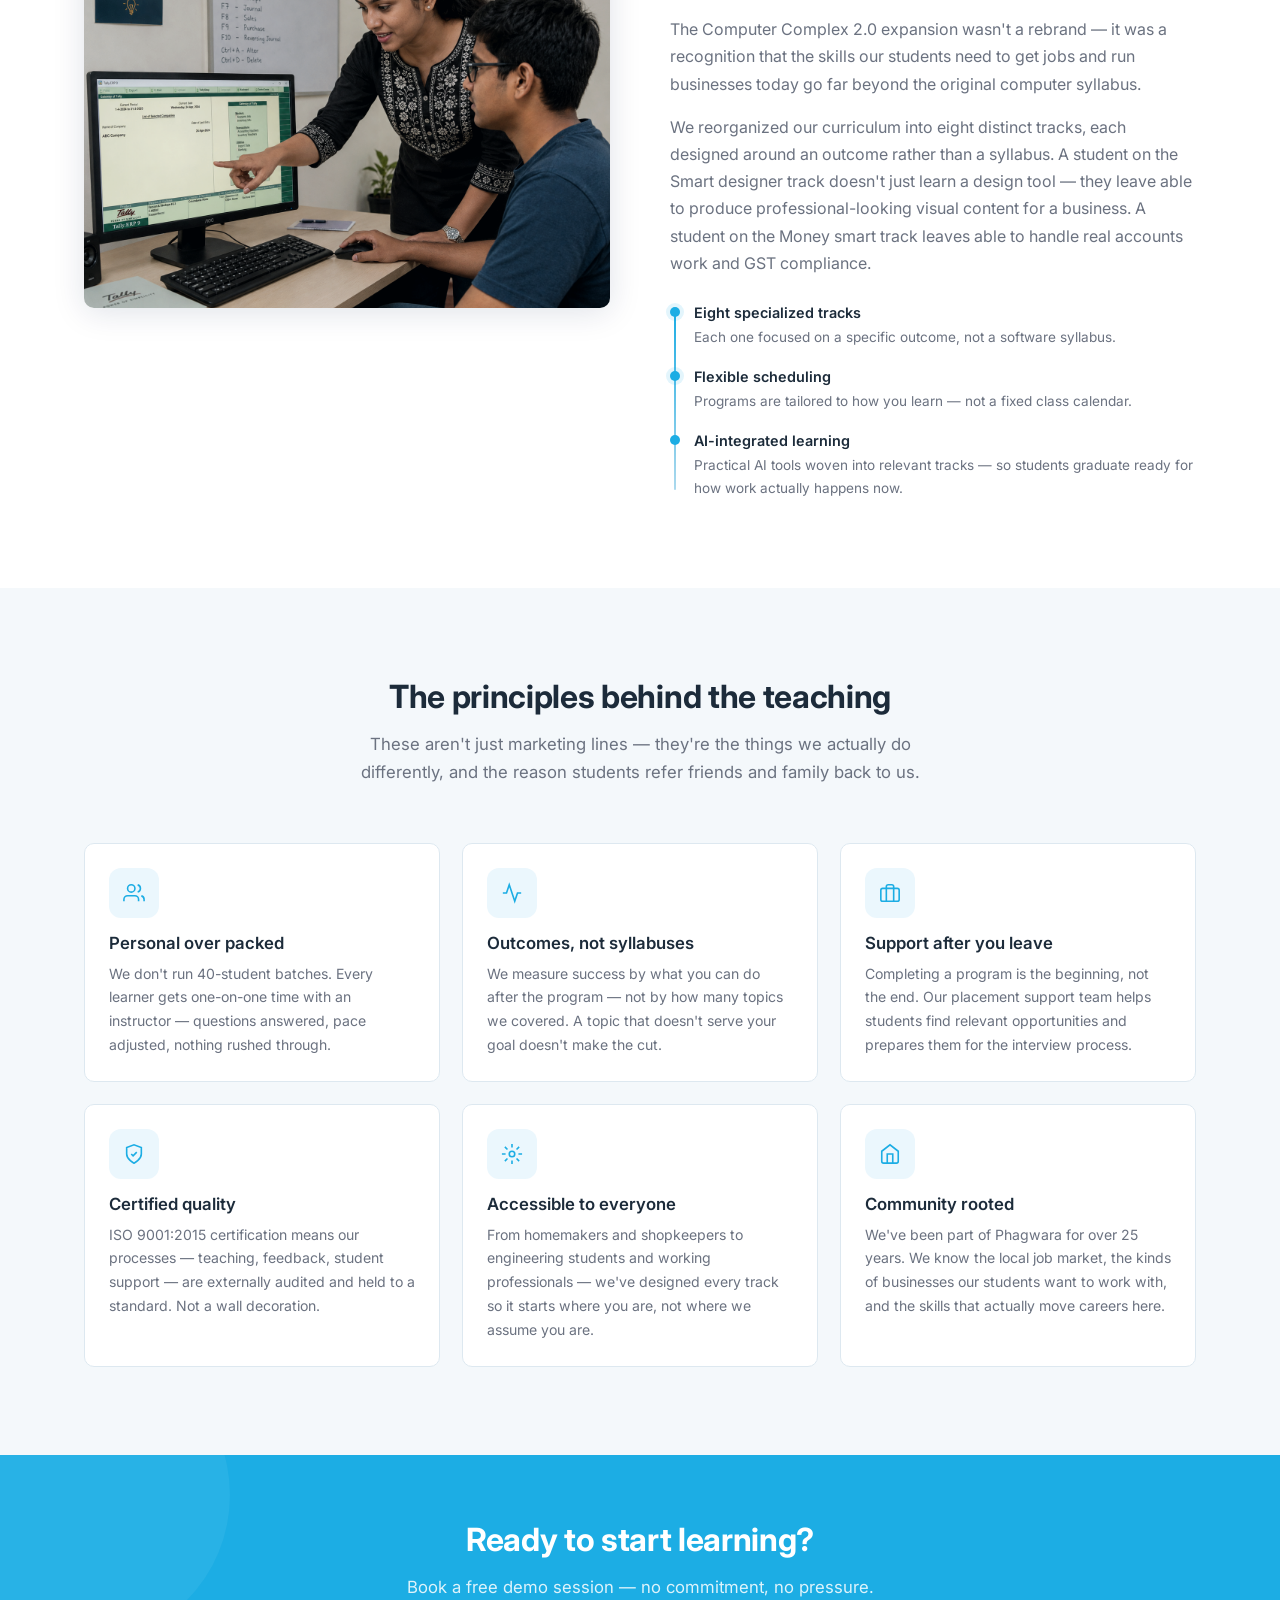
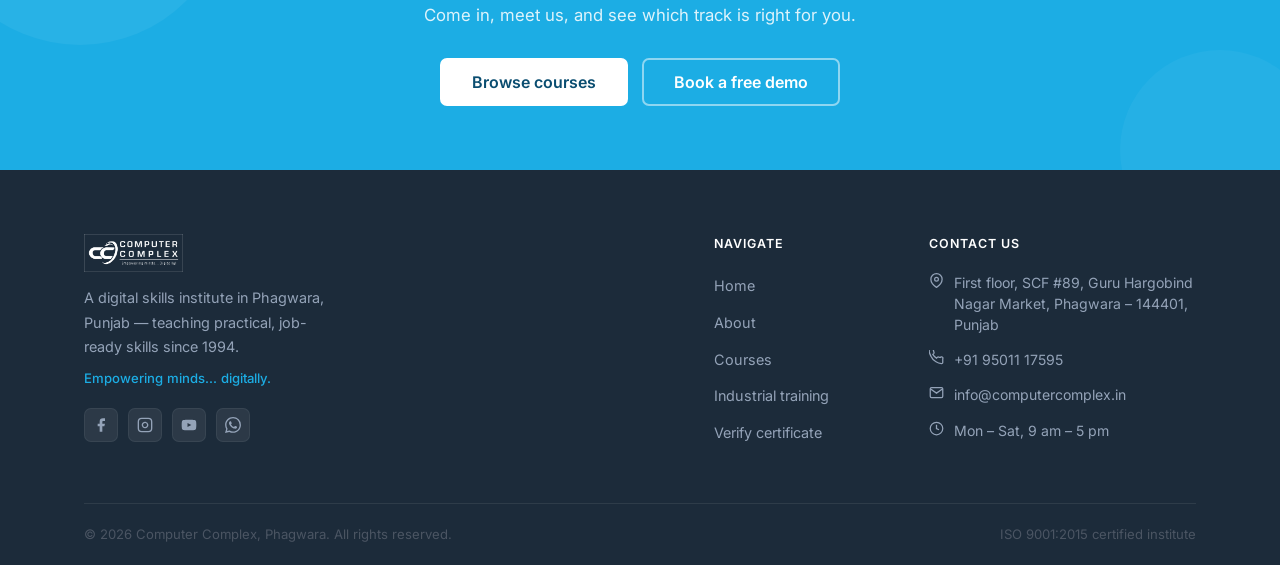
==== commit 6ec96442: "certification-verification changes" ====
--- a/about.html
+++ b/about.html
@@ -27,6 +27,7 @@
         <a href="courses.html" role="menuitem">Courses</a>
         <a href="industrial-training.html" role="menuitem">Industrial training</a>
       </div>
+      <a href="verify.html" class="btn btn-secondary nav-verify">Verify certificate</a>
       <a href="contact.html" class="btn btn-primary nav-cta">Enquire now</a>
       <button class="nav-hamburger" id="hamburger" aria-label="Open navigation menu" aria-expanded="false" aria-controls="mobileNav">
         <span></span><span></span><span></span>
--- a/style.css
+++ b/style.css
@@ -132,6 +132,8 @@
 .nav-links a:hover { color: var(--blue); background: var(--blue-bg); }
 .nav-links a.active { color: var(--blue); font-weight: 600; }
 .nav-cta { margin-left: 14px; flex-shrink: 0; }
+.nav-verify { margin-left: 10px; padding: 8px 14px; font-size: .85rem; flex-shrink: 0; }
+@media (max-width: 880px) { .nav-verify { display: none; } }
 
 /* Hamburger */
 .nav-hamburger {
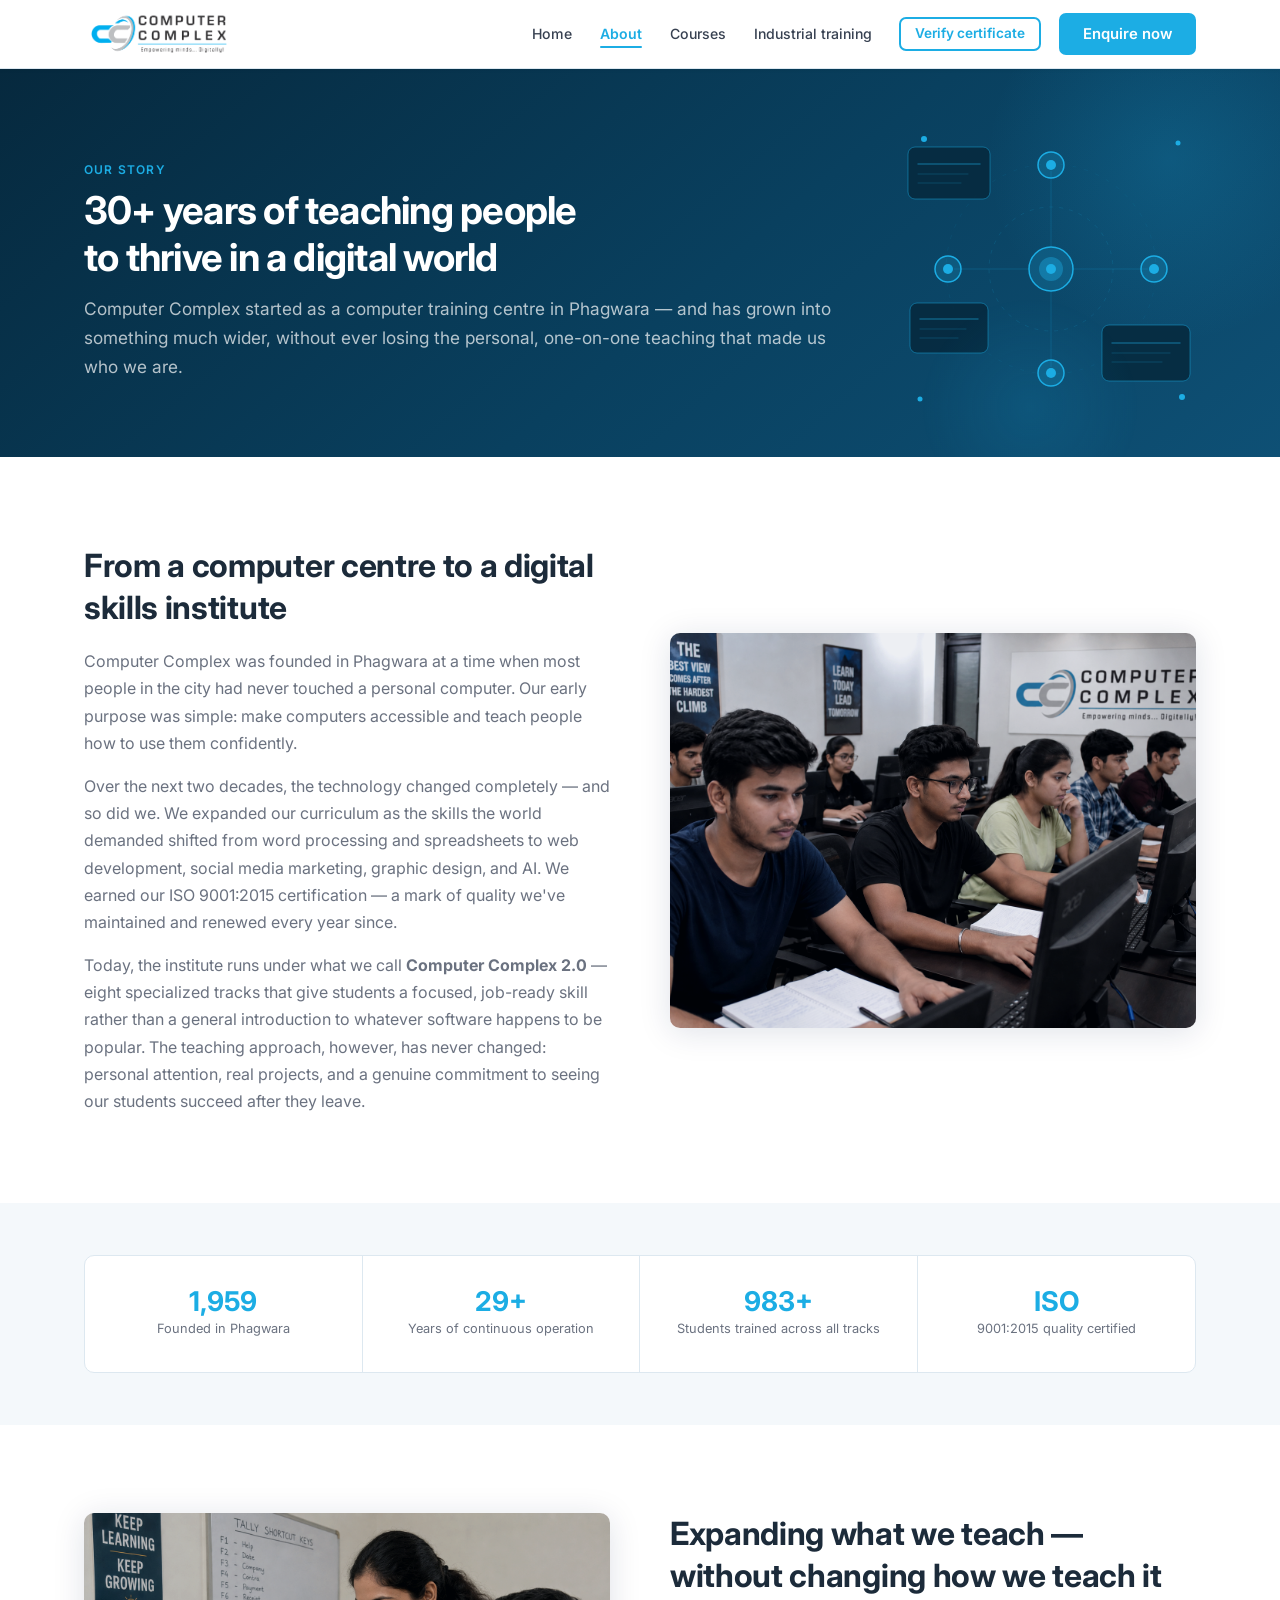
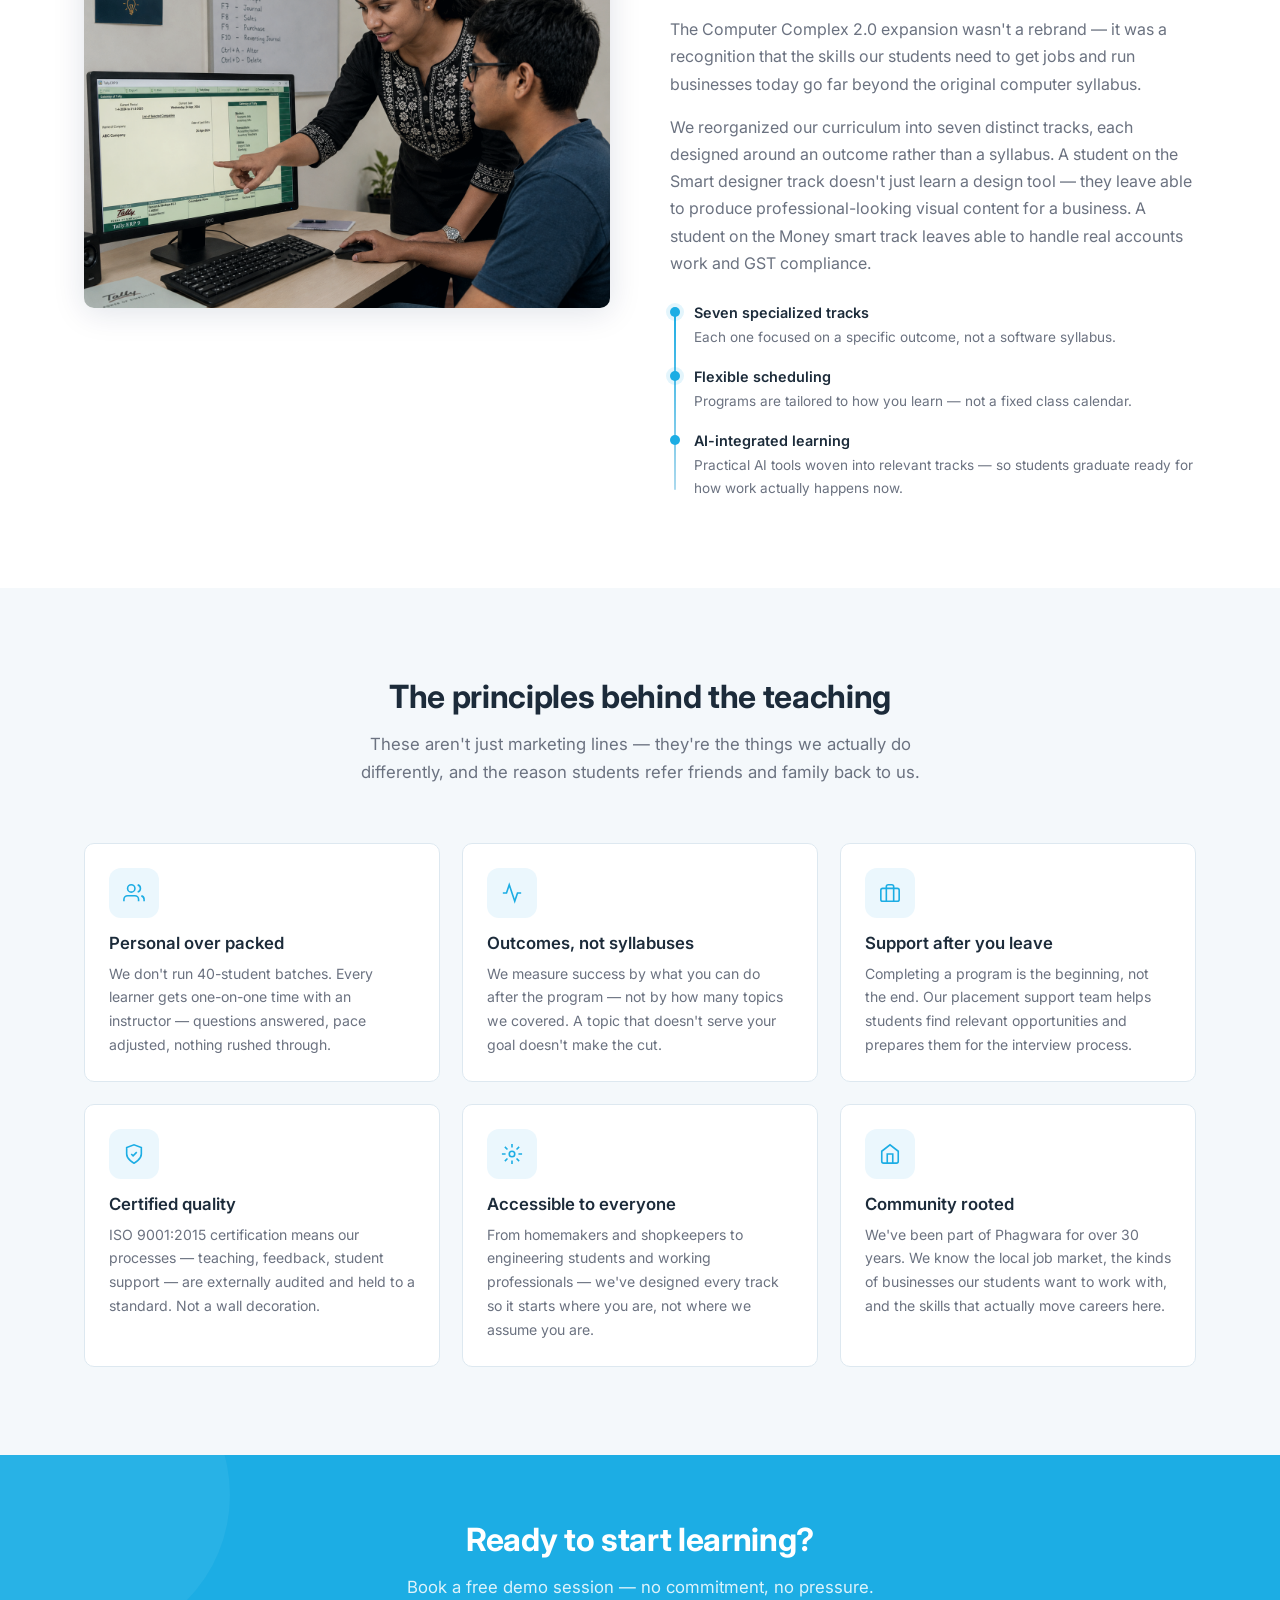
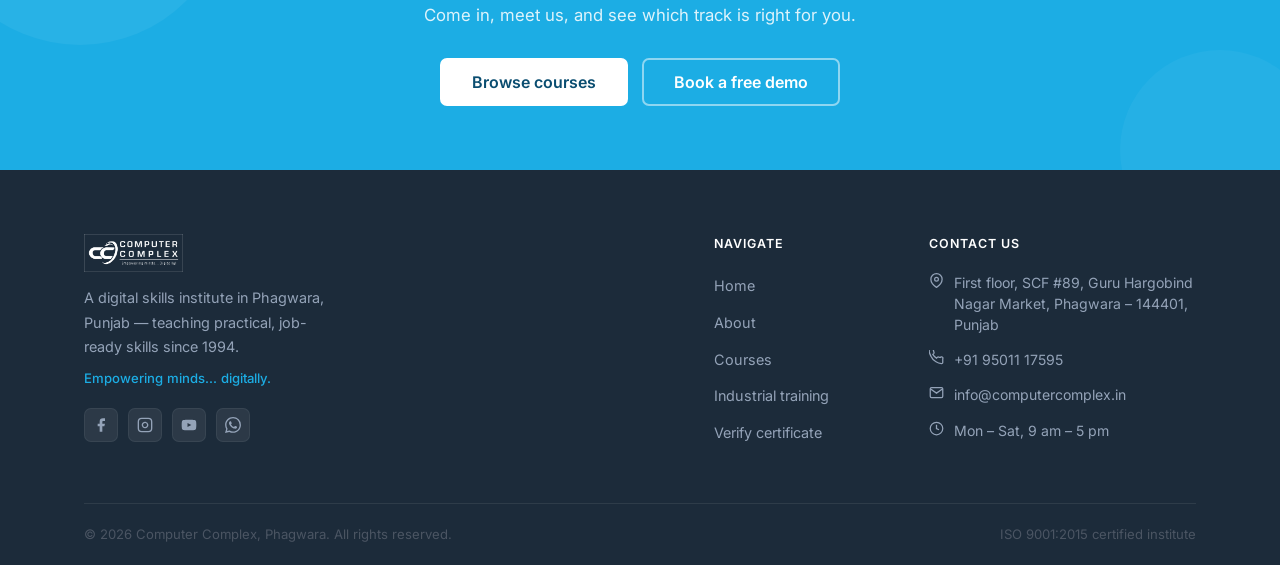
==== commit c6c2bb7f: "Matter changes" ====
--- a/about.html
+++ b/about.html
@@ -4,7 +4,7 @@
   <meta charset="UTF-8">
   <meta name="viewport" content="width=device-width, initial-scale=1.0">
   <title>About — Computer Complex | Phagwara</title>
-  <meta name="description" content="Learn about Computer Complex — 25+ years of ISO-certified digital skills training in Phagwara, Punjab, now expanded into Computer Complex 2.0 with 8 specialized course tracks.">
+  <meta name="description" content="Learn about Computer Complex — 30+ years of ISO-certified digital skills training in Phagwara, Punjab, now expanded into Computer Complex 2.0 with 8 specialized course tracks.">
   <link rel="icon" type="image/png" href="favicon.png">
   <link rel="apple-touch-icon" href="favicon.png">
   <link rel="stylesheet" href="style.css">
@@ -52,7 +52,7 @@
   <div class="container">
     <div class="ph-text">
       <span class="eyebrow">Our story</span>
-      <h1 id="about-page-heading">25 years of teaching people<br>to thrive in a digital world</h1>
+      <h1 id="about-page-heading">30+ years of teaching people<br>to thrive in a digital world</h1>
       <p>Computer Complex started as a computer training centre in Phagwara — and has grown into something much wider, without ever losing the personal, one-on-one teaching that made us who we are.</p>
     </div>
     <div class="ph-visual" aria-hidden="true">
@@ -154,7 +154,7 @@
         <span class="stat-desc">Founded in Phagwara</span>
       </div>
       <div class="stat-item" style="border-right:1px solid var(--border);padding:32px 24px;">
-        <span class="stat-val">25+</span>
+        <span class="stat-val">30+</span>
         <span class="stat-desc">Years of continuous operation</span>
       </div>
       <div class="stat-item" style="border-right:1px solid var(--border);padding:32px 24px;">
@@ -188,7 +188,7 @@
       <div class="story-content" style="order:2;">
         <h2 id="cc2-heading">Expanding what we teach — without changing how we teach it</h2>
         <p>The Computer Complex 2.0 expansion wasn't a rebrand — it was a recognition that the skills our students need to get jobs and run businesses today go far beyond the original computer syllabus.</p>
-        <p>We reorganized our curriculum into eight distinct tracks, each designed around an outcome rather than a syllabus. A student on the Smart designer track doesn't just learn a design tool — they leave able to produce professional-looking visual content for a business. A student on the Money smart track leaves able to handle real accounts work and GST compliance.</p>
+        <p>We reorganized our curriculum into seven distinct tracks, each designed around an outcome rather than a syllabus. A student on the Smart designer track doesn't just learn a design tool — they leave able to produce professional-looking visual content for a business. A student on the Money smart track leaves able to handle real accounts work and GST compliance.</p>
         <div class="milestone-list">
           <!-- animated spine (JS triggers .spine-lit on scroll) -->
           <div class="timeline-spine" aria-hidden="true">
@@ -197,7 +197,7 @@
           <div class="milestone-item">
             <div class="milestone-dot" aria-hidden="true"></div>
             <div>
-              <h4>Eight specialized tracks</h4>
+              <h4>Seven specialized tracks</h4>
               <p>Each one focused on a specific outcome, not a software syllabus.</p>
             </div>
           </div>
@@ -278,7 +278,7 @@
           <svg width="22" height="22" fill="none" stroke="currentColor" stroke-width="1.75" viewBox="0 0 24 24"><path d="M3 9l9-7 9 7v11a2 2 0 01-2 2H5a2 2 0 01-2-2z"/><polyline points="9 22 9 12 15 12 15 22"/></svg>
         </div>
         <h3>Community rooted</h3>
-        <p>We've been part of Phagwara for over 25 years. We know the local job market, the kinds of businesses our students want to work with, and the skills that actually move careers here.</p>
+        <p>We've been part of Phagwara for over 30 years. We know the local job market, the kinds of businesses our students want to work with, and the skills that actually move careers here.</p>
       </div>
 
     </div>
--- a/illustrations.css
+++ b/illustrations.css
@@ -558,6 +558,10 @@
 
 @media (max-width: 720px) {
   .step-track { display: none; }
+  .it-steps-wrap { flex-direction: column !important; }
+  .it-step { border-right: none !important; border-bottom: 1px solid var(--border); text-align: left; }
+  .it-step:last-child { border-bottom: none; }
+  .step-num-badge { margin: 0 0 12px; }
 }
 
 /* ─────────────────────────────────────────
